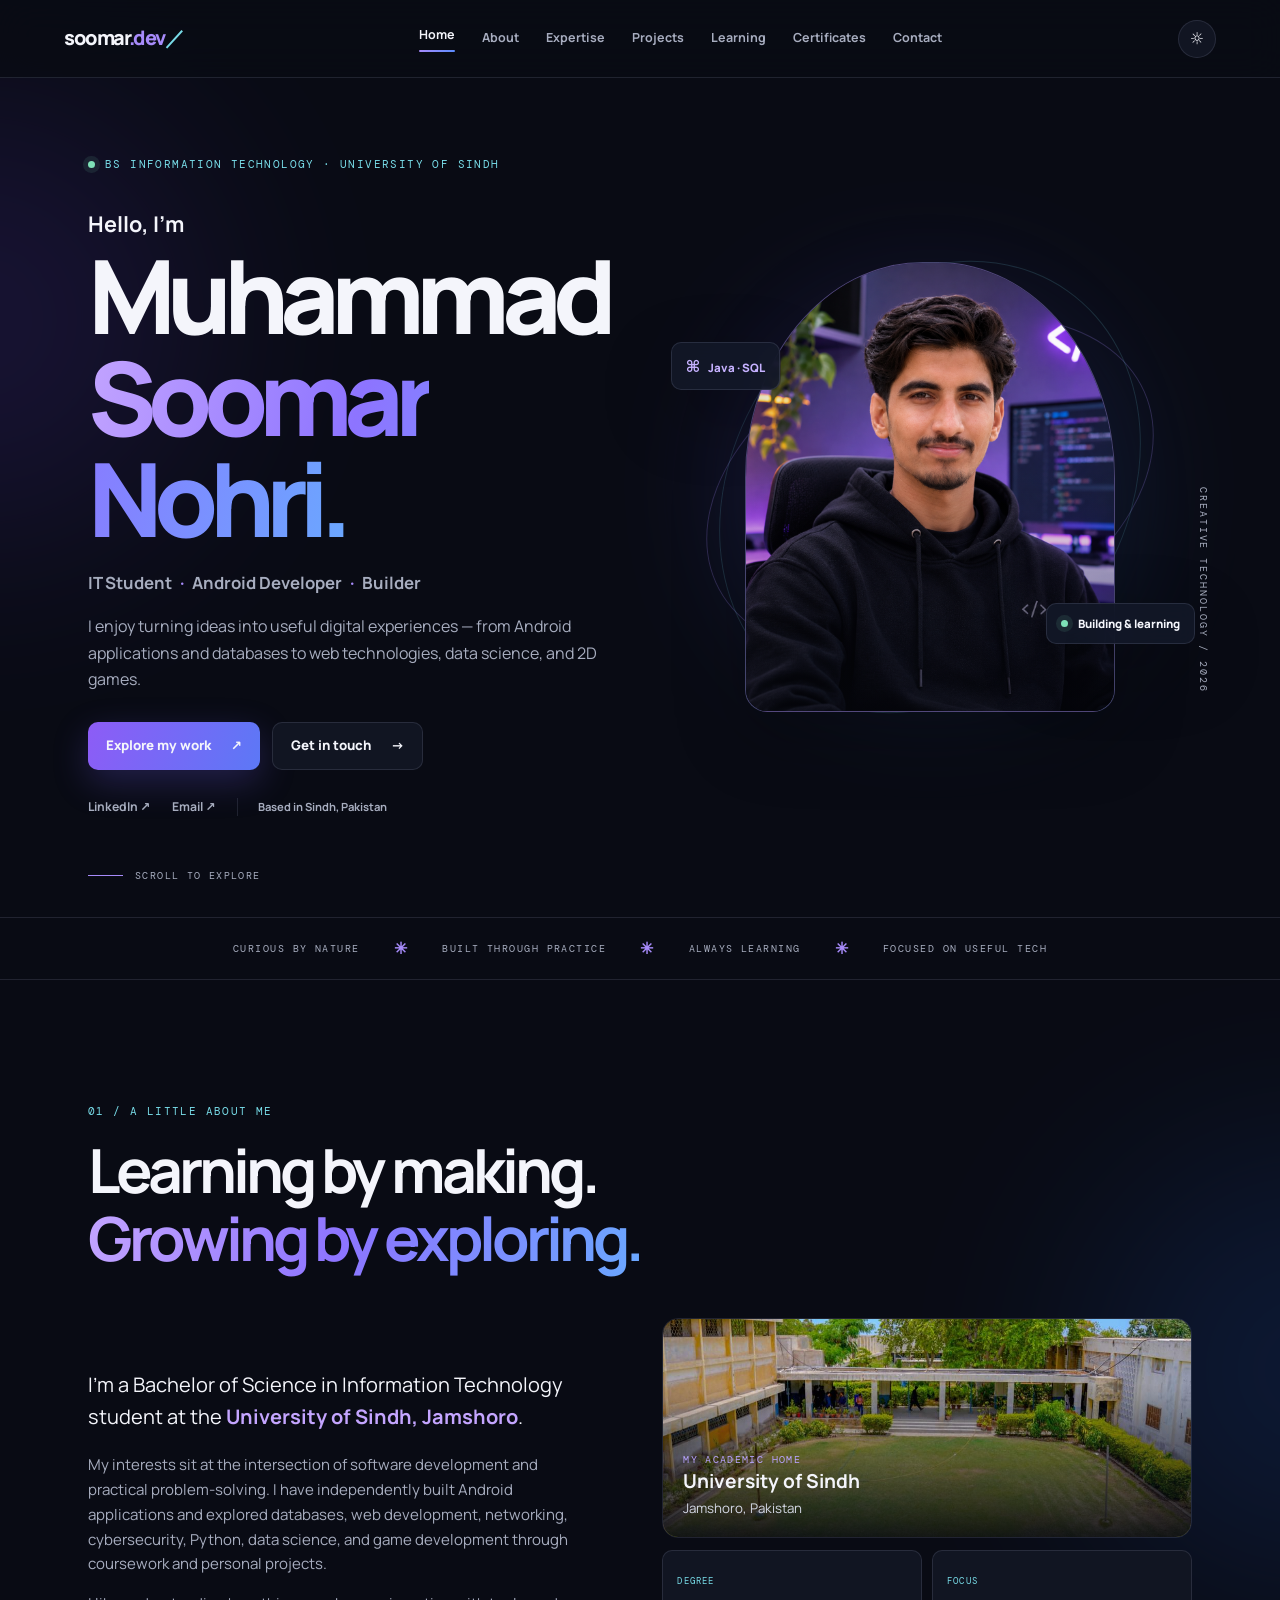
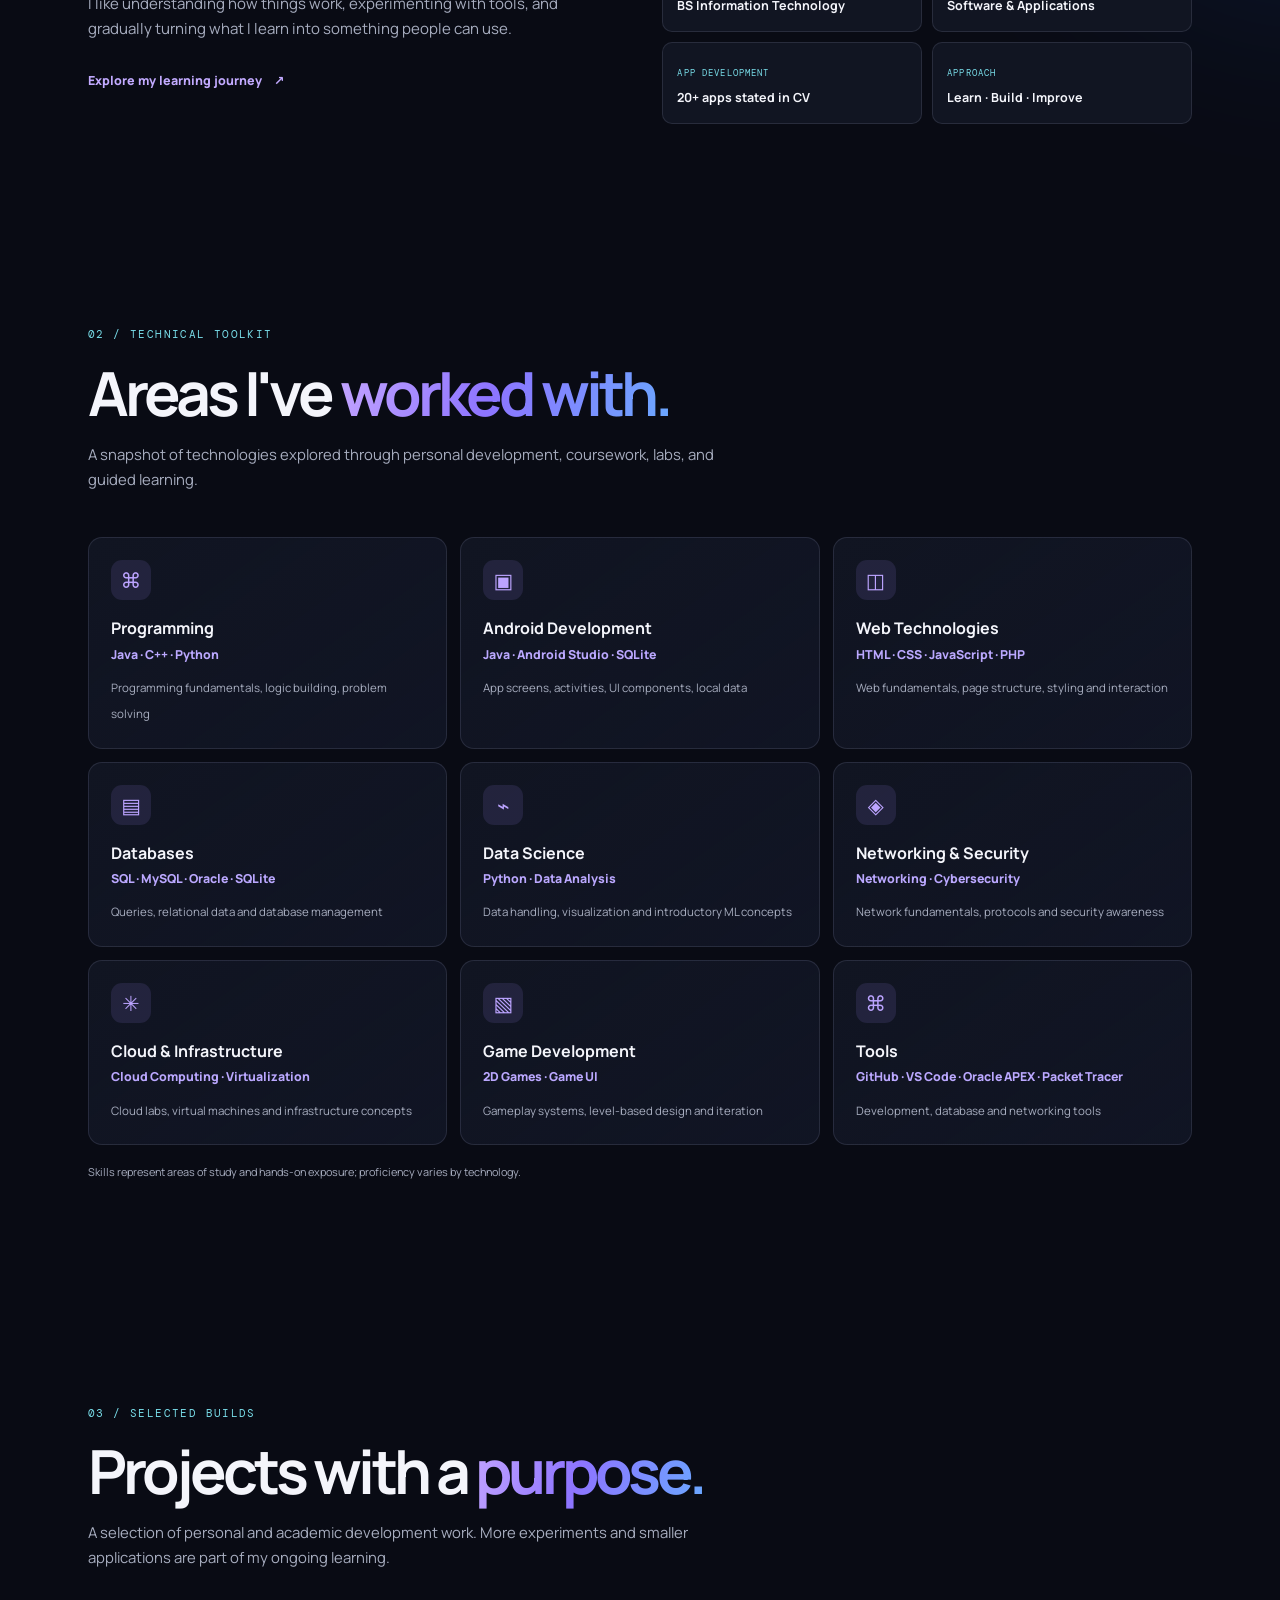
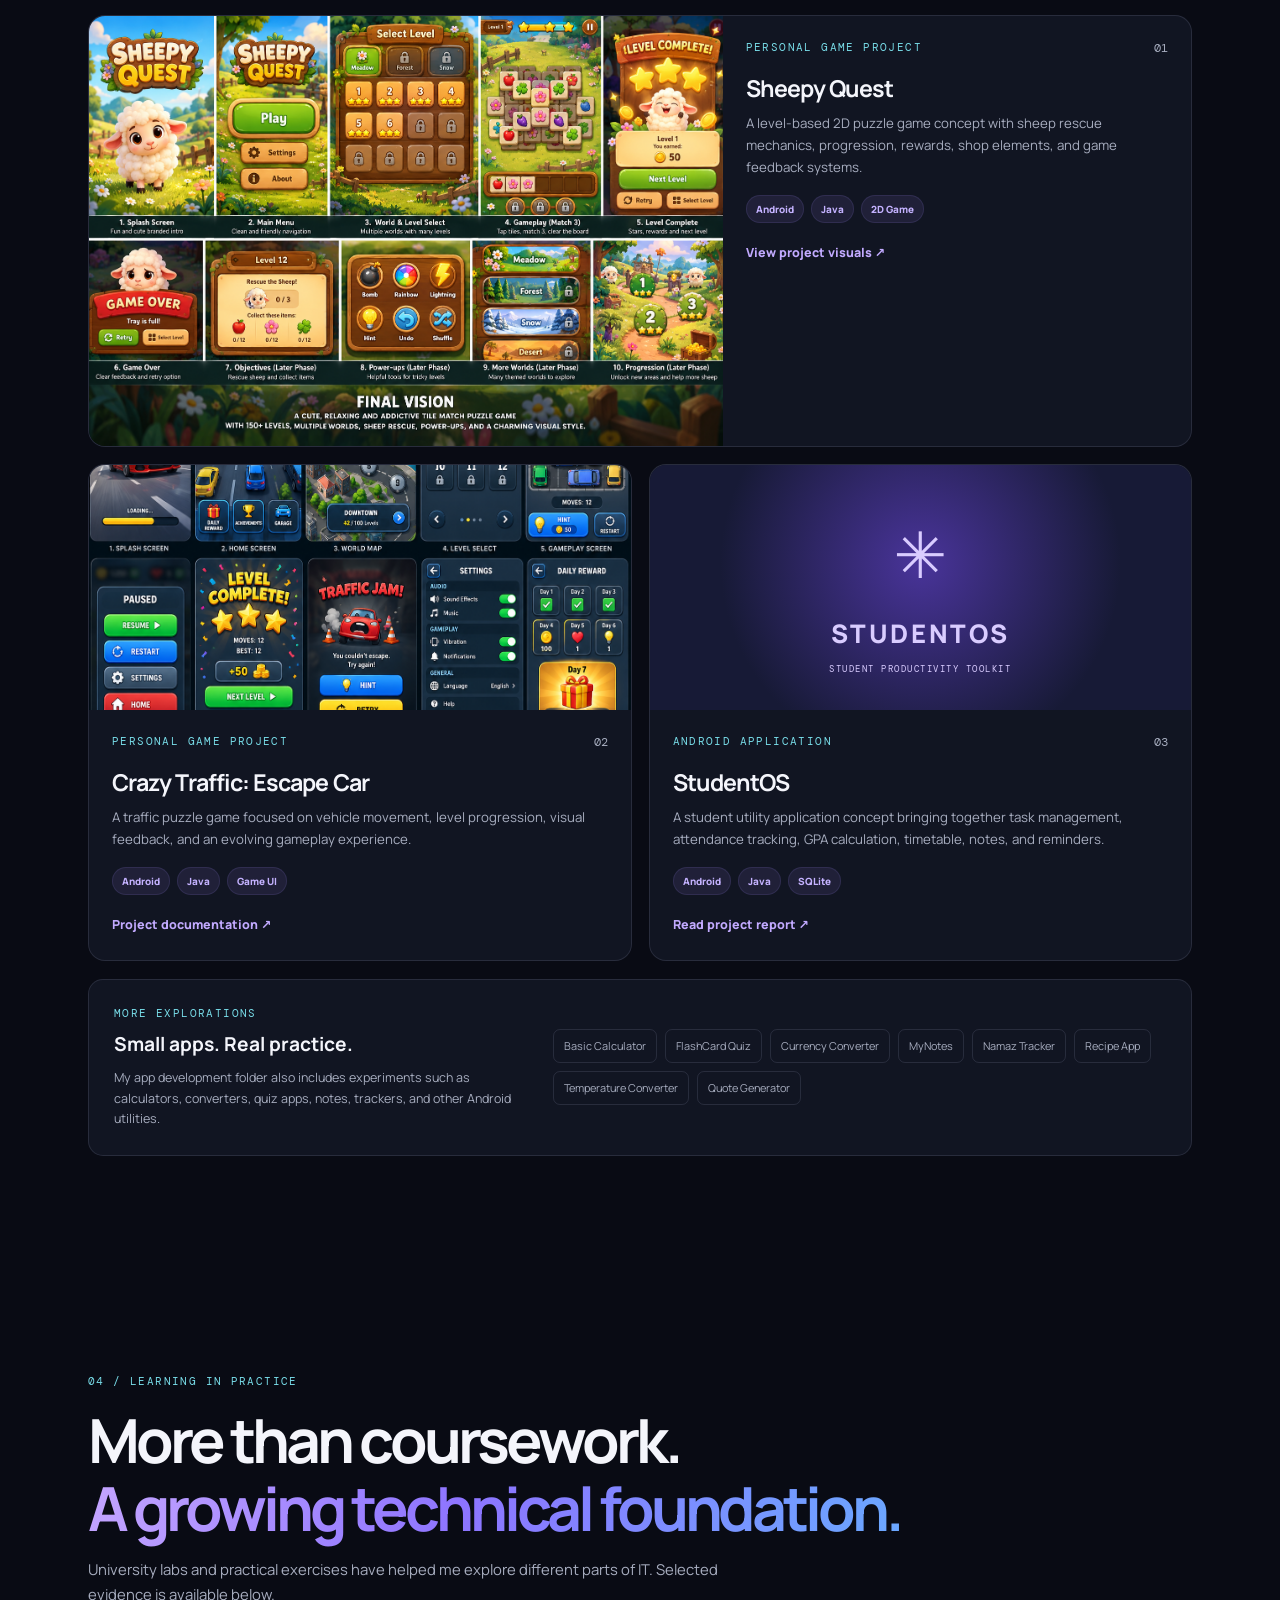
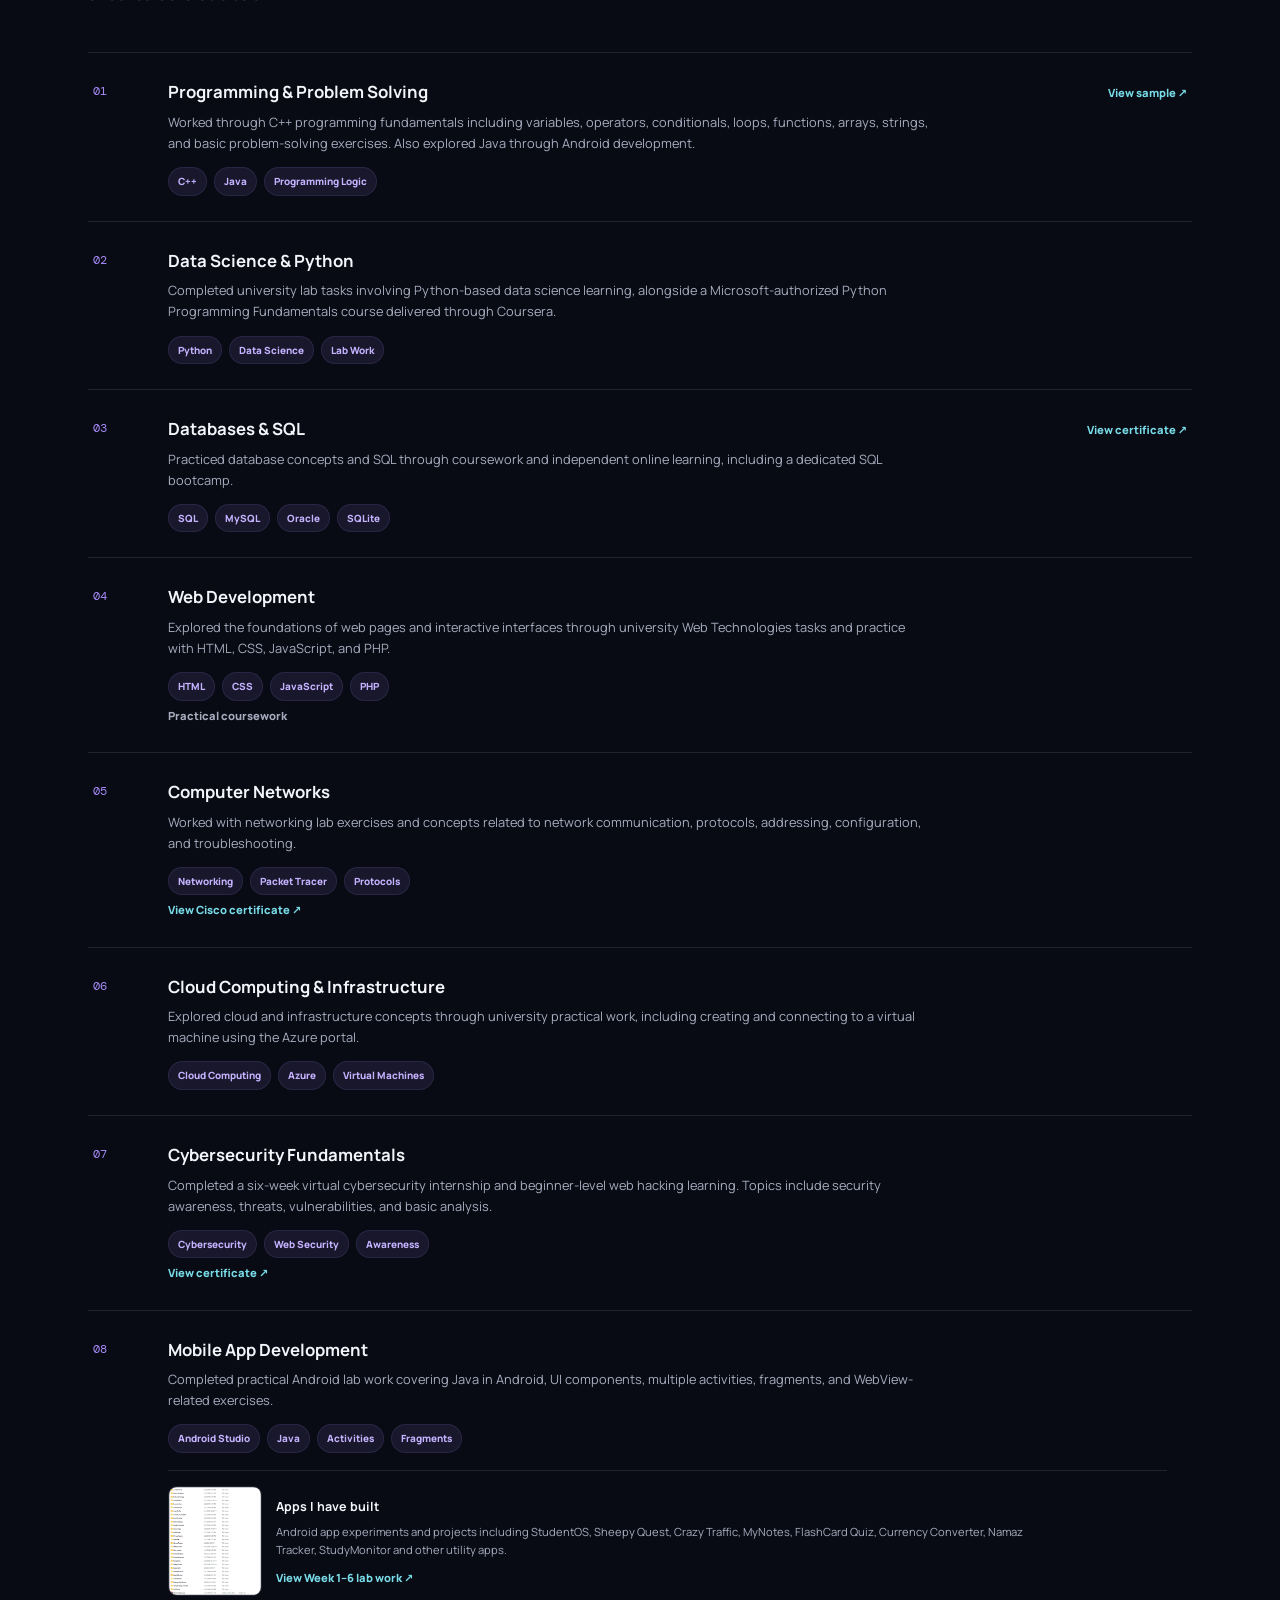
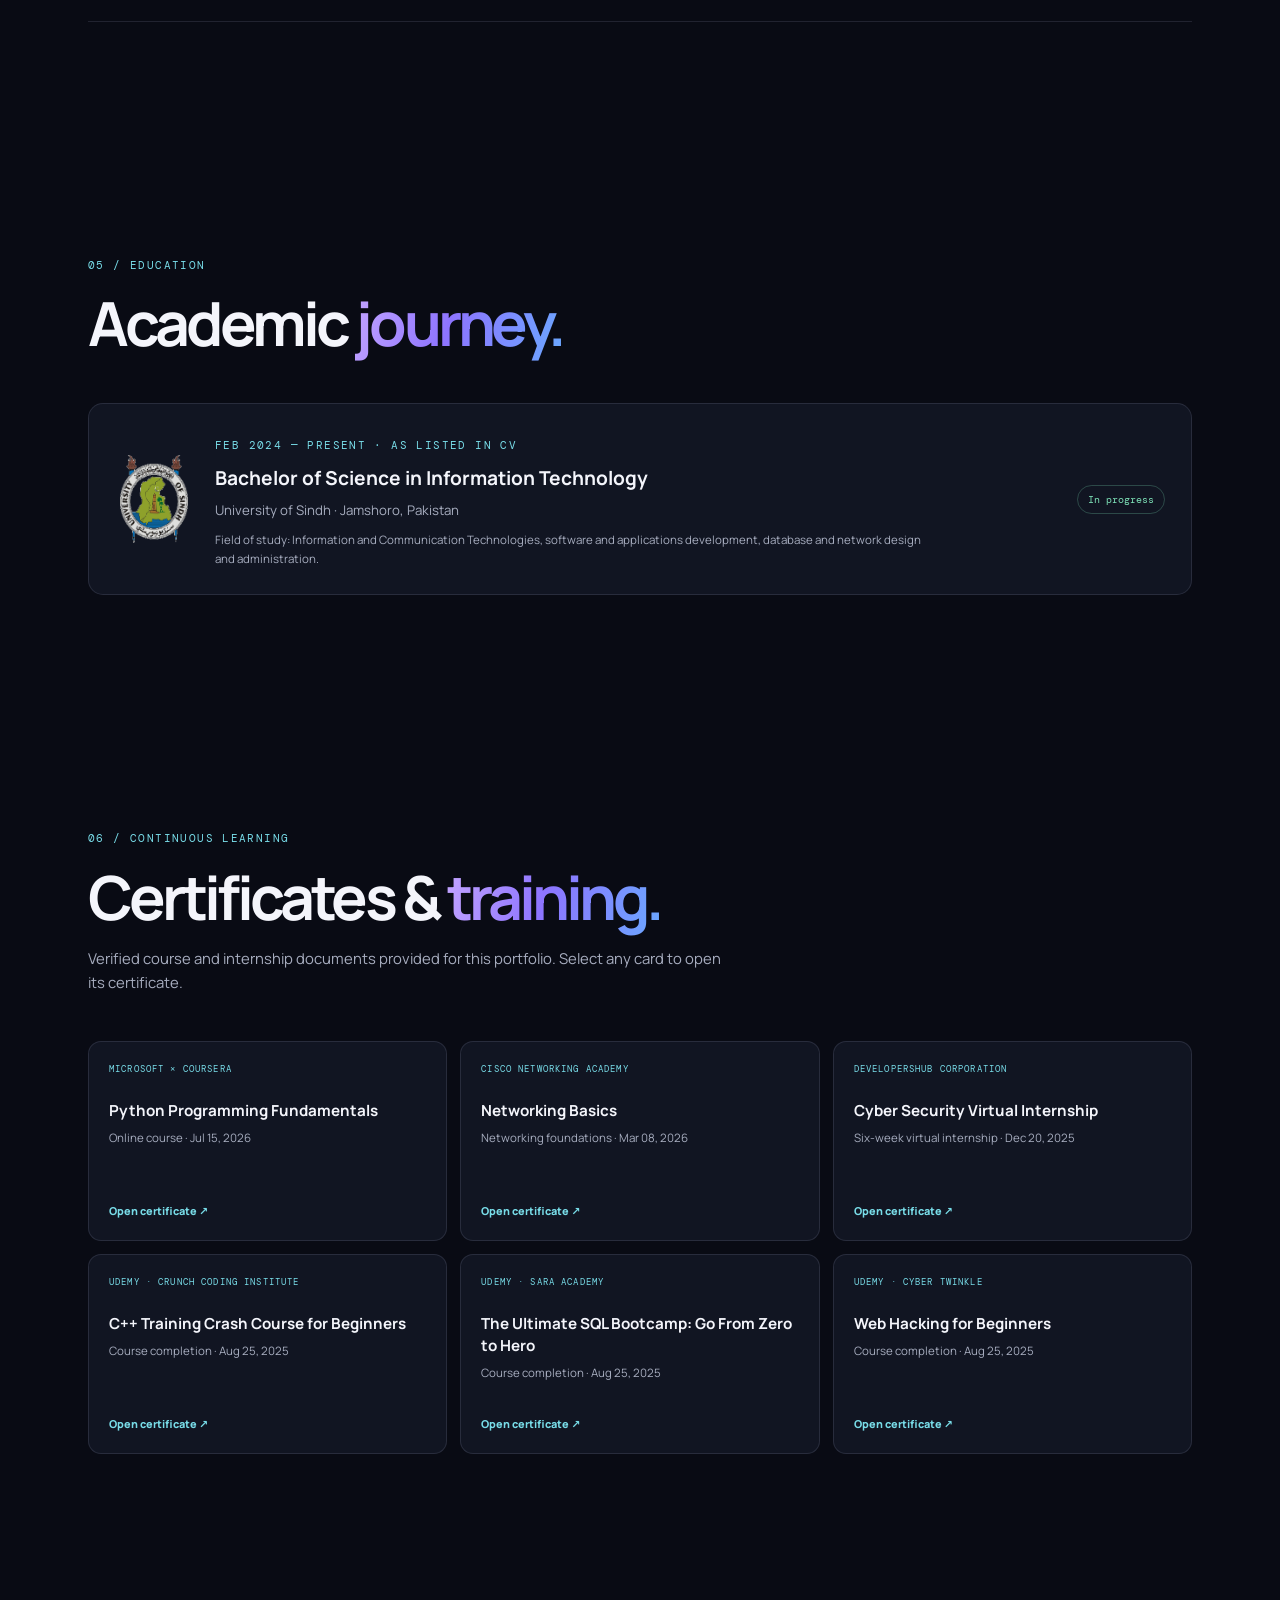
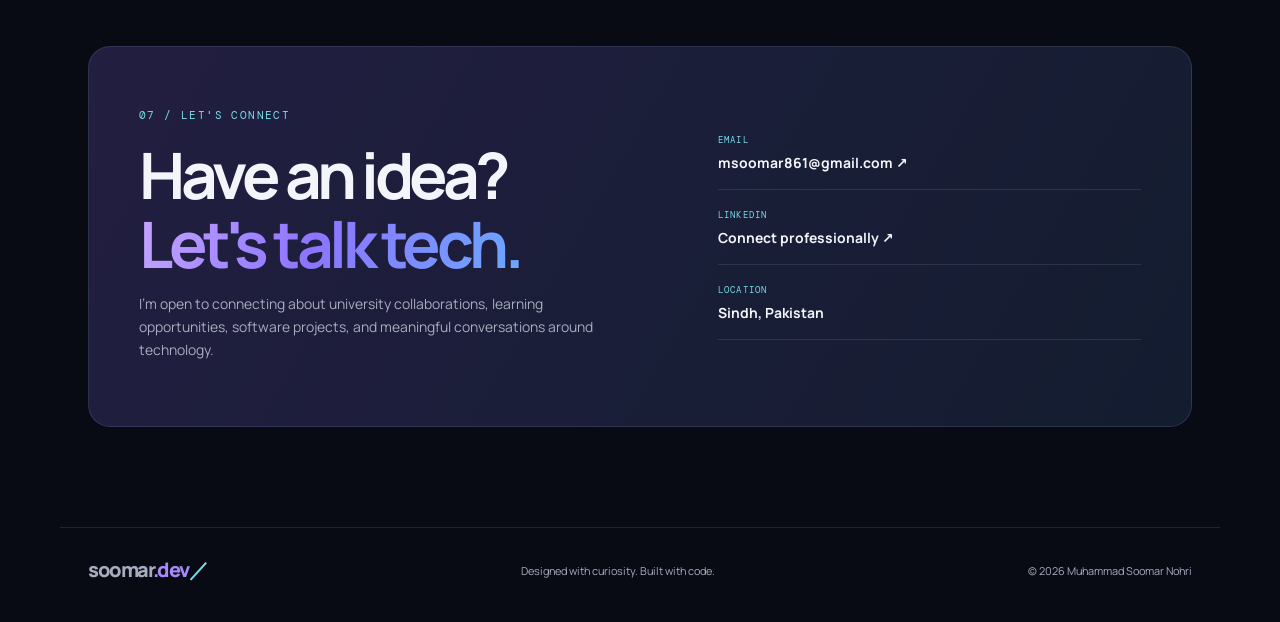
==== index.html @ 11a716c2 "Upload portfolio website and assets" ====
<!DOCTYPE html>
<html lang="en">
<head>
  <meta charset="UTF-8">
  <meta name="viewport" content="width=device-width, initial-scale=1.0">
  <meta name="description" content="Muhammad Soomar Nohri — BS Information Technology student, Android developer and technology enthusiast at the University of Sindh, Jamshoro.">
  <meta name="theme-color" content="#090b14">
  <title>Muhammad Soomar Nohri | IT Student & Developer</title>
  <link rel="preconnect" href="https://fonts.googleapis.com">
  <link rel="preconnect" href="https://fonts.gstatic.com" crossorigin>
  <link href="https://fonts.googleapis.com/css2?family=DM+Mono:wght@400;500&family=Manrope:wght@400;500;600;700;800&display=swap" rel="stylesheet">
  <link rel="stylesheet" href="style.css">
</head>
<body>
  <div class="ambient ambient-one"></div><div class="ambient ambient-two"></div>
  <header class="site-header">
    <a class="brand" href="#home" aria-label="Soomar home">soomar<span>.dev</span><b>／</b></a>
    <button class="menu-toggle" id="menuToggle" aria-label="Toggle navigation" aria-expanded="false"><i></i><i></i></button>
    <nav class="nav" id="nav">
      <a href="#home" class="nav-link active">Home</a><a href="#about" class="nav-link">About</a>
      <a href="#skills" class="nav-link">Expertise</a><a href="#projects" class="nav-link">Projects</a>
      <a href="#journey" class="nav-link">Learning</a><a href="#certificates" class="nav-link">Certificates</a><a href="#contact" class="nav-link">Contact</a>
    </nav>
    <button class="theme-toggle" id="themeToggle" aria-label="Toggle light and dark theme">☼</button>
  </header>

  <main>
    <section class="hero section" id="home">
      <div class="hero-copy reveal">
        <div class="eyebrow"><span class="pulse"></span> BS INFORMATION TECHNOLOGY · UNIVERSITY OF SINDH</div>
        <p class="hero-kicker">Hello, I'm</p>
        <h1>Muhammad<br><span>Soomar Nohri.</span></h1>
        <h2 class="hero-role">IT Student <em>·</em> Android Developer <em>·</em> Builder</h2>
        <p class="hero-description">I enjoy turning ideas into useful digital experiences — from Android applications and databases to web technologies, data science, and 2D games.</p>
        <div class="hero-actions"><a class="btn btn-primary" href="#projects">Explore my work <span>↗</span></a><a class="btn btn-ghost" href="#contact">Get in touch <span>→</span></a></div>
        <div class="social-row">
          <a href="https://www.linkedin.com/in/muhammad-soomar-nohri" target="_blank" rel="noreferrer">LinkedIn ↗</a>
          <a href="mailto:msoomar861@gmail.com">Email ↗</a>
          <span class="social-note">Based in Sindh, Pakistan</span>
        </div>
      </div>
      <div class="hero-visual reveal">
        <div class="orbit orbit-a"></div><div class="orbit orbit-b"></div>
        <div class="hero-glow"></div>
        <div class="portrait-frame"><img src="assets/images/profile-soomar.png" alt="Portrait of Muhammad Soomar Nohri"></div>
        <div class="float-chip chip-code"><span>⌘</span> Java · SQL</div>
        <div class="float-chip chip-build"><span class="chip-dot"></span> Building & learning</div>
        <div class="vertical-label">CREATIVE TECHNOLOGY / 2026</div>
      </div>
      <a class="scroll-cue" href="#about"><span></span> SCROLL TO EXPLORE</a>
    </section>

    <section class="intro-strip">
      <span>CURIOUS BY NATURE</span><b>✳</b><span>BUILT THROUGH PRACTICE</span><b>✳</b><span>ALWAYS LEARNING</span><b>✳</b><span>FOCUSED ON USEFUL TECH</span>
    </section>

    <section class="section about-section" id="about">
      <div class="section-heading reveal"><p class="eyebrow">01 / A LITTLE ABOUT ME</p><h2>Learning by making.<br><span>Growing by exploring.</span></h2></div>
      <div class="about-grid">
        <div class="about-text reveal"><p class="lead">I'm a Bachelor of Science in Information Technology student at the <strong>University of Sindh, Jamshoro</strong>.</p><p>My interests sit at the intersection of software development and practical problem-solving. I have independently built Android applications and explored databases, web development, networking, cybersecurity, Python, data science, and game development through coursework and personal projects.</p><p>I like understanding how things work, experimenting with tools, and gradually turning what I learn into something people can use.</p><a class="text-link" href="#journey">Explore my learning journey <span>↗</span></a></div>
        <div class="about-side reveal">
          <div class="campus-card"><img src="assets/images/university-campus.jpeg" alt="University campus at Jamshoro"><div><span>MY ACADEMIC HOME</span><strong>University of Sindh</strong><small>Jamshoro, Pakistan</small></div></div>
          <div class="fact-grid"><div class="fact-card"><span>DEGREE</span><strong>BS Information Technology</strong></div><div class="fact-card"><span>FOCUS</span><strong>Software & Applications</strong></div><div class="fact-card"><span>APP DEVELOPMENT</span><strong>20+ apps stated in CV</strong></div><div class="fact-card"><span>APPROACH</span><strong>Learn · Build · Improve</strong></div></div>
        </div>
      </div>
    </section>

    <section class="section skills-section" id="skills">
      <div class="section-heading reveal"><p class="eyebrow">02 / TECHNICAL TOOLKIT</p><h2>Areas I've <span>worked with.</span></h2><p class="section-subtitle">A snapshot of technologies explored through personal development, coursework, labs, and guided learning.</p></div>
      <div class="skills-grid">
        <article class="skill-card reveal"><div class="skill-icon">⌘</div><h3>Programming</h3><p>Java · C++ · Python</p><small>Programming fundamentals, logic building, problem solving</small></article>
        <article class="skill-card reveal"><div class="skill-icon">▣</div><h3>Android Development</h3><p>Java · Android Studio · SQLite</p><small>App screens, activities, UI components, local data</small></article>
        <article class="skill-card reveal"><div class="skill-icon">◫</div><h3>Web Technologies</h3><p>HTML · CSS · JavaScript · PHP</p><small>Web fundamentals, page structure, styling and interaction</small></article>
        <article class="skill-card reveal"><div class="skill-icon">▤</div><h3>Databases</h3><p>SQL · MySQL · Oracle · SQLite</p><small>Queries, relational data and database management</small></article>
        <article class="skill-card reveal"><div class="skill-icon">⌁</div><h3>Data Science</h3><p>Python · Data Analysis</p><small>Data handling, visualization and introductory ML concepts</small></article>
        <article class="skill-card reveal"><div class="skill-icon">◈</div><h3>Networking & Security</h3><p>Networking · Cybersecurity</p><small>Network fundamentals, protocols and security awareness</small></article>
        <article class="skill-card reveal"><div class="skill-icon">✳</div><h3>Cloud & Infrastructure</h3><p>Cloud Computing · Virtualization</p><small>Cloud labs, virtual machines and infrastructure concepts</small></article>
        <article class="skill-card reveal"><div class="skill-icon">▧</div><h3>Game Development</h3><p>2D Games · Game UI</p><small>Gameplay systems, level-based design and iteration</small></article>
        <article class="skill-card reveal"><div class="skill-icon">⌘</div><h3>Tools</h3><p>GitHub · VS Code · Oracle APEX · Packet Tracer</p><small>Development, database and networking tools</small></article>
      </div>
      <p class="micro-note">Skills represent areas of study and hands-on exposure; proficiency varies by technology.</p>
    </section>

    <section class="section projects-section" id="projects">
      <div class="section-heading reveal"><p class="eyebrow">03 / SELECTED BUILDS</p><h2>Projects with a <span>purpose.</span></h2><p class="section-subtitle">A selection of personal and academic development work. More experiments and smaller applications are part of my ongoing learning.</p></div>
      <div class="project-grid">
        <article class="project-card project-featured reveal"><div class="project-image"><img src="assets/projects/sheepy-quest-visual.png" alt="Sheepy Quest game screens"></div><div class="project-content"><div class="project-top"><span class="project-type">PERSONAL GAME PROJECT</span><span class="project-index">01</span></div><h3>Sheepy Quest</h3><p>A level-based 2D puzzle game concept with sheep rescue mechanics, progression, rewards, shop elements, and game feedback systems.</p><div class="tag-row"><span>Android</span><span>Java</span><span>2D Game</span></div><a class="text-link" href="assets/projects/sheepy-quest-visual.png" target="_blank">View project visuals ↗</a></div></article>
        <article class="project-card reveal"><div class="project-image"><img src="assets/projects/crazy-traffic-visual.png" alt="Crazy Traffic game interface"></div><div class="project-content"><div class="project-top"><span class="project-type">PERSONAL GAME PROJECT</span><span class="project-index">02</span></div><h3>Crazy Traffic: Escape Car</h3><p>A traffic puzzle game focused on vehicle movement, level progression, visual feedback, and an evolving gameplay experience.</p><div class="tag-row"><span>Android</span><span>Java</span><span>Game UI</span></div><a class="text-link" href="assets/work-samples/Crazy-Traffic-Project-Documentation.pdf" target="_blank">Project documentation ↗</a></div></article>
        <article class="project-card reveal"><div class="project-image student-project-art"><span class="art-symbol">✳</span><span>STUDENTOS</span><small>STUDENT PRODUCTIVITY TOOLKIT</small></div><div class="project-content"><div class="project-top"><span class="project-type">ANDROID APPLICATION</span><span class="project-index">03</span></div><h3>StudentOS</h3><p>A student utility application concept bringing together task management, attendance tracking, GPA calculation, timetable, notes, and reminders.</p><div class="tag-row"><span>Android</span><span>Java</span><span>SQLite</span></div><a class="text-link" href="assets/work-samples/StudentOS-Project-Report.pdf" target="_blank">Read project report ↗</a></div></article>
      </div>
      <div class="more-work reveal"><div><span class="eyebrow">MORE EXPLORATIONS</span><h3>Small apps. Real practice.</h3><p>My app development folder also includes experiments such as calculators, converters, quiz apps, notes, trackers, and other Android utilities.</p></div><div class="mini-tags"><span>Basic Calculator</span><span>FlashCard Quiz</span><span>Currency Converter</span><span>MyNotes</span><span>Namaz Tracker</span><span>Recipe App</span><span>Temperature Converter</span><span>Quote Generator</span></div></div>
    </section>

    <section class="section journey-section" id="journey">
      <div class="section-heading reveal"><p class="eyebrow">04 / LEARNING IN PRACTICE</p><h2>More than coursework.<br><span>A growing technical foundation.</span></h2><p class="section-subtitle">University labs and practical exercises have helped me explore different parts of IT. Selected evidence is available below.</p></div>
      <div class="journey-list">
        <article class="journey-item reveal"><div class="journey-number">01</div><div><h3>Programming & Problem Solving</h3><p>Worked through C++ programming fundamentals including variables, operators, conditionals, loops, functions, arrays, strings, and basic problem-solving exercises. Also explored Java through Android development.</p><div class="tag-row"><span>C++</span><span>Java</span><span>Programming Logic</span></div></div><a href="assets/work-samples/Programming-Fundamentals-Cpp-Assignment.pdf" target="_blank" class="file-link">View sample ↗</a></article>
        <article class="journey-item reveal"><div class="journey-number">02</div><div><h3>Data Science & Python</h3><p>Completed university lab tasks involving Python-based data science learning, alongside a Microsoft-authorized Python Programming Fundamentals course delivered through Coursera.</p><div class="tag-row"><span>Python</span><span>Data Science</span><span>Lab Work</span></div></div></article>
        <article class="journey-item reveal"><div class="journey-number">03</div><div><h3>Databases & SQL</h3><p>Practiced database concepts and SQL through coursework and independent online learning, including a dedicated SQL bootcamp.</p><div class="tag-row"><span>SQL</span><span>MySQL</span><span>Oracle</span><span>SQLite</span></div></div><a href="assets/certificates/SQL-Bootcamp.pdf" target="_blank" class="file-link">View certificate ↗</a></article>
        <article class="journey-item reveal"><div class="journey-number">04</div><div><h3>Web Development</h3><p>Explored the foundations of web pages and interactive interfaces through university Web Technologies tasks and practice with HTML, CSS, JavaScript, and PHP.</p><div class="tag-row"><span>HTML</span><span>CSS</span><span>JavaScript</span><span>PHP</span></div><span class="file-link muted">Practical coursework</span></article>
        <article class="journey-item reveal"><div class="journey-number">05</div><div><h3>Computer Networks</h3><p>Worked with networking lab exercises and concepts related to network communication, protocols, addressing, configuration, and troubleshooting.</p><div class="tag-row"><span>Networking</span><span>Packet Tracer</span><span>Protocols</span></div><a href="assets/certificates/Cisco-Networking-Basics.pdf" target="_blank" class="file-link">View Cisco certificate ↗</a></article>
        <article class="journey-item reveal"><div class="journey-number">06</div><div><h3>Cloud Computing & Infrastructure</h3><p>Explored cloud and infrastructure concepts through university practical work, including creating and connecting to a virtual machine using the Azure portal.</p><div class="tag-row"><span>Cloud Computing</span><span>Azure</span><span>Virtual Machines</span></div></article>
        <article class="journey-item reveal"><div class="journey-number">07</div><div><h3>Cybersecurity Fundamentals</h3><p>Completed a six-week virtual cybersecurity internship and beginner-level web hacking learning. Topics include security awareness, threats, vulnerabilities, and basic analysis.</p><div class="tag-row"><span>Cybersecurity</span><span>Web Security</span><span>Awareness</span></div><a href="assets/certificates/Cyber-Security-Virtual-Internship.pdf" target="_blank" class="file-link">View certificate ↗</a></article>
        <article class="journey-item reveal"><div class="journey-number">08</div><div><h3>Mobile App Development</h3><p>Completed practical Android lab work covering Java in Android, UI components, multiple activities, fragments, and WebView-related exercises.</p><div class="tag-row"><span>Android Studio</span><span>Java</span><span>Activities</span><span>Fragments</span></div><div class="mad-evidence"><img src="assets/images/apps-made.png" alt="Screenshot showing Android applications developed"><div><strong>Apps I have built</strong><p>Android app experiments and projects including StudentOS, Sheepy Quest, Crazy Traffic, MyNotes, FlashCard Quiz, Currency Converter, Namaz Tracker, StudyMonitor and other utility apps.</p><a href="mobile-labs.html" class="file-link">View Week 1–6 lab work ↗</a></div></div></article>
      </div>
    </section>

    <section class="section education-section" id="education">
      <div class="section-heading reveal"><p class="eyebrow">05 / EDUCATION</p><h2>Academic <span>journey.</span></h2></div>
      <div class="education-card reveal"><div class="edu-mark"><img src="assets/images/university-of-sindh-logo.png" alt="University of Sindh official emblem"></div><div><span class="project-type">FEB 2024 — PRESENT · AS LISTED IN CV</span><h3>Bachelor of Science in Information Technology</h3><p>University of Sindh · Jamshoro, Pakistan</p><small>Field of study: Information and Communication Technologies, software and applications development, database and network design and administration.</small></div><span class="edu-status">In progress</span></div>
    </section>

    <section class="section certificates-section" id="certificates">
      <div class="section-heading reveal"><p class="eyebrow">06 / CONTINUOUS LEARNING</p><h2>Certificates & <span>training.</span></h2><p class="section-subtitle">Verified course and internship documents provided for this portfolio. Select any card to open its certificate.</p></div>
      <div class="cert-grid">
        <a class="cert-card reveal" href="assets/certificates/Python-Programming-Fundamentals-Microsoft-Coursera.pdf" target="_blank"><span class="cert-brand">MICROSOFT × COURSERA</span><h3>Python Programming Fundamentals</h3><p>Online course · Jul 15, 2026</p><span class="cert-open">Open certificate ↗</span></a>
        <a class="cert-card reveal" href="assets/certificates/Cisco-Networking-Basics.pdf" target="_blank"><span class="cert-brand">CISCO NETWORKING ACADEMY</span><h3>Networking Basics</h3><p>Networking foundations · Mar 08, 2026</p><span class="cert-open">Open certificate ↗</span></a>
        <a class="cert-card reveal" href="assets/certificates/Cyber-Security-Virtual-Internship.pdf" target="_blank"><span class="cert-brand">DEVELOPERSHUB CORPORATION</span><h3>Cyber Security Virtual Internship</h3><p>Six-week virtual internship · Dec 20, 2025</p><span class="cert-open">Open certificate ↗</span></a>
        <a class="cert-card reveal" href="assets/certificates/Cpp-Training-Crash-Course.pdf" target="_blank"><span class="cert-brand">UDEMY · CRUNCH CODING INSTITUTE</span><h3>C++ Training Crash Course for Beginners</h3><p>Course completion · Aug 25, 2025</p><span class="cert-open">Open certificate ↗</span></a>
        <a class="cert-card reveal" href="assets/certificates/SQL-Bootcamp.pdf" target="_blank"><span class="cert-brand">UDEMY · SARA ACADEMY</span><h3>The Ultimate SQL Bootcamp: Go From Zero to Hero</h3><p>Course completion · Aug 25, 2025</p><span class="cert-open">Open certificate ↗</span></a>
        <a class="cert-card reveal" href="assets/certificates/Web-Hacking-for-Beginners.pdf" target="_blank"><span class="cert-brand">UDEMY · CYBER TWINKLE</span><h3>Web Hacking for Beginners</h3><p>Course completion · Aug 25, 2025</p><span class="cert-open">Open certificate ↗</span></a>
      </div>
    </section>

    <section class="section contact-section" id="contact">
      <div class="contact-panel reveal"><div><p class="eyebrow">07 / LET'S CONNECT</p><h2>Have an idea?<br><span>Let's talk tech.</span></h2><p>I'm open to connecting about university collaborations, learning opportunities, software projects, and meaningful conversations around technology.</p></div><div class="contact-links"><a href="mailto:msoomar861@gmail.com"><span>EMAIL</span><strong>msoomar861@gmail.com ↗</strong></a><a href="https://www.linkedin.com/in/muhammad-soomar-nohri" target="_blank" rel="noreferrer"><span>LINKEDIN</span><strong>Connect professionally ↗</strong></a><div class="contact-location"><span>LOCATION</span><strong>Sindh, Pakistan</strong></div></div></div>
    </section>
  </main>
  <footer class="footer"><a class="brand" href="#home">soomar<span>.dev</span><b>／</b></a><p>Designed with curiosity. Built with code.</p><span>© <span id="year"></span> Muhammad Soomar Nohri</span></footer>
  <button class="back-top" id="backTop" aria-label="Back to top">↑</button>
  <script src="script.js"></script>
</body>
</html>
---- style.css ----
@import url('https://fonts.googleapis.com/css2?family=DM+Mono:wght@400;500&family=Manrope:wght@400;500;600;700;800&display=swap');
:root{--bg:#090b14;--panel:#111522;--panel2:#151a2a;--text:#f4f5fb;--muted:#a7adbf;--line:rgba(174,184,220,.14);--accent:#a78bfa;--accent2:#5b8cff;--cyan:#78dce8;--shadow:0 24px 70px rgba(0,0,0,.25);--max:1160px}
*{box-sizing:border-box}html{scroll-behavior:smooth;scroll-padding-top:90px}body{margin:0;background:var(--bg);color:var(--text);font-family:Manrope,system-ui,sans-serif;line-height:1.65;overflow-x:hidden}body.light{--bg:#f4f5fb;--panel:#fff;--panel2:#eef0fa;--text:#171a29;--muted:#60677c;--line:rgba(32,40,70,.13);--shadow:0 24px 70px rgba(40,45,80,.1)}a{color:inherit;text-decoration:none}button{font:inherit}.ambient{position:absolute;width:440px;height:440px;border-radius:50%;filter:blur(110px);opacity:.15;pointer-events:none;z-index:-1}.ambient-one{background:#6d42e8;top:100px;left:-240px}.ambient-two{background:#2769e8;top:1150px;right:-250px}.site-header{height:78px;position:sticky;top:0;z-index:20;display:flex;align-items:center;justify-content:space-between;padding:0 max(5vw,24px);background:rgba(9,11,20,.82);backdrop-filter:blur(18px);border-bottom:1px solid var(--line)}body.light .site-header{background:rgba(244,245,251,.86)}.brand{font-weight:800;font-size:1.25rem;letter-spacing:-.07em}.brand span{color:var(--accent)}.brand b{color:var(--cyan);font-family:monospace}.nav{display:flex;align-items:center;gap:27px}.nav-link{font-size:.78rem;font-weight:700;color:var(--muted);transition:.2s}.nav-link:hover,.nav-link.active{color:var(--text)}.nav-link.active:after{content:"";display:block;height:2px;background:linear-gradient(90deg,var(--accent),var(--accent2));margin-top:5px;border-radius:2px}.theme-toggle,.menu-toggle{border:1px solid var(--line);background:var(--panel);color:var(--text);width:38px;height:38px;border-radius:50%;cursor:pointer}.menu-toggle{display:none}.section{max-width:var(--max);margin:auto;padding:112px 28px}.hero{min-height:690px;display:grid;grid-template-columns:1.05fr .95fr;align-items:center;position:relative;padding-top:78px;padding-bottom:100px}.eyebrow,.project-type,.cert-brand,.fact-card>span,.contact-links> a>span,.contact-location>span{font-family:"DM Mono",monospace;font-size:.67rem;letter-spacing:.13em;color:var(--cyan)}.eyebrow{display:flex;align-items:center;gap:10px}.pulse,.chip-dot{width:7px;height:7px;border-radius:50%;background:#7ee2b8;box-shadow:0 0 0 5px rgba(126,226,184,.1)}.hero-kicker{font-size:1.35rem;font-weight:700;margin:32px 0 -12px}.hero h1{font-size:clamp(3.8rem,8vw,6.7rem);line-height:.99;letter-spacing:-.085em;margin:16px 0 20px;font-weight:800}.hero h1 span,.section-heading h2 span,.contact-panel h2 span{background:linear-gradient(105deg,#c4a5ff 0%,#8d74ff 46%,#6aa8ff 100%);-webkit-background-clip:text;background-clip:text;color:transparent}.hero-role{font-size:1.05rem;font-weight:700;color:var(--muted);margin:0 0 16px}.hero-role em{font-style:normal;color:var(--accent);padding:0 5px}.hero-description{max-width:540px;color:var(--muted);font-size:1rem}.hero-actions{display:flex;gap:12px;margin:30px 0 27px}.btn{padding:12px 18px;border-radius:10px;font-weight:800;font-size:.83rem;display:inline-flex;gap:20px;align-items:center;transition:.25s}.btn:hover{transform:translateY(-3px)}.btn-primary{background:linear-gradient(110deg,#8d5cf6,#5c78f6);box-shadow:0 12px 35px rgba(112,91,240,.25)}.btn-ghost{border:1px solid var(--line);background:var(--panel)}.social-row{display:flex;gap:22px;align-items:center;font-size:.76rem;font-weight:700}.social-row a{color:var(--muted)}.social-row a:hover{color:var(--cyan)}.social-note{font-size:.7rem;color:var(--muted);border-left:1px solid var(--line);padding-left:20px}.hero-visual{height:490px;position:relative;display:grid;place-items:center}.hero-glow{position:absolute;width:330px;height:330px;background:linear-gradient(145deg,#6136ce,#2276a9);filter:blur(75px);opacity:.4;border-radius:50%}.portrait-frame{width:min(370px,78%);height:450px;position:relative;z-index:2;overflow:hidden;border-radius:48% 48% 22px 22px;border:1px solid rgba(194,173,255,.28);background:linear-gradient(160deg,#29214b,#121d34);box-shadow:var(--shadow)}.portrait-frame:after{content:"";position:absolute;inset:45% 0 0;background:linear-gradient(transparent,rgba(8,10,18,.5))}.portrait-frame img{width:100%;height:100%;object-fit:cover;object-position:center 24%}.orbit{position:absolute;border:1px solid rgba(167,139,250,.24);border-radius:50%;transform:rotate(-24deg)}.orbit-a{width:470px;height:310px}.orbit-b{width:390px;height:480px;transform:rotate(35deg);border-color:rgba(120,220,232,.16)}.float-chip{position:absolute;z-index:3;background:rgba(19,24,40,.88);border:1px solid var(--line);padding:10px 14px;border-radius:10px;box-shadow:var(--shadow);font-size:.72rem;font-weight:800;backdrop-filter:blur(10px)}.chip-code{top:100px;left:3px;color:#c6b1ff}.chip-code span{font-size:1rem;margin-right:6px}.chip-build{right:-3px;bottom:88px;display:flex;align-items:center;gap:10px}.vertical-label{position:absolute;right:-18px;top:50%;writing-mode:vertical-rl;font: .6rem "DM Mono";letter-spacing:.2em;color:var(--muted)}.scroll-cue{position:absolute;bottom:35px;left:28px;font: .62rem "DM Mono";letter-spacing:.14em;color:var(--muted);display:flex;align-items:center;gap:12px}.scroll-cue span{width:35px;height:1px;background:var(--accent)}.intro-strip{border-block:1px solid var(--line);display:flex;justify-content:center;align-items:center;gap:34px;padding:20px 10px;color:var(--muted);font: .65rem "DM Mono";letter-spacing:.14em;flex-wrap:wrap}.intro-strip b{color:var(--accent);font-size:1rem}.section-heading{margin-bottom:46px}.section-heading h2{font-size:clamp(2.3rem,5vw,3.8rem);line-height:1.12;letter-spacing:-.065em;margin:15px 0}.section-subtitle{max-width:650px;color:var(--muted);font-size:.93rem}.about-grid{display:grid;grid-template-columns:1fr 1.05fr;gap:70px;align-items:center}.about-text p{color:var(--muted);font-size:.94rem}.about-text .lead{font-size:1.25rem;line-height:1.6;color:var(--text)}.about-text strong{color:#c4a5ff}.text-link{display:inline-flex;gap:12px;align-items:center;color:#c2aaff;font-size:.78rem;font-weight:800;margin-top:14px}.text-link span{transition:.2s}.text-link:hover span{transform:translate(3px,-3px)}.campus-card{height:220px;border-radius:16px;overflow:hidden;position:relative;border:1px solid var(--line)}.campus-card img{width:100%;height:100%;object-fit:cover}.campus-card:after{content:"";position:absolute;inset:30% 0 0;background:linear-gradient(transparent,rgba(5,8,15,.9))}.campus-card div{position:absolute;z-index:1;bottom:17px;left:20px;display:grid}.campus-card span{font: .6rem "DM Mono";letter-spacing:.14em;color:#b8a4ff}.campus-card strong{font-size:1.2rem}.campus-card small{color:#d4d8e5}.fact-grid{display:grid;grid-template-columns:1fr 1fr;gap:10px;margin-top:12px}.fact-card{background:var(--panel);border:1px solid var(--line);padding:14px;border-radius:10px}.fact-card>span{font-size:.55rem}.fact-card strong{display:block;font-size:.78rem;margin-top:5px}.skills-section{padding-top:80px}.skills-grid{display:grid;grid-template-columns:repeat(3,1fr);gap:13px}.skill-card{padding:22px;background:linear-gradient(145deg,var(--panel),rgba(20,25,43,.7));border:1px solid var(--line);border-radius:14px;transition:.25s}.skill-card:hover,.project-card:hover,.cert-card:hover{transform:translateY(-5px);border-color:rgba(167,139,250,.5)}.skill-icon{width:40px;height:40px;border-radius:11px;background:rgba(167,139,250,.12);color:#bca4ff;display:grid;place-items:center;font-size:1.3rem}.skill-card h3{font-size:1rem;margin:15px 0 3px}.skill-card p{font-size:.77rem;color:#bba8ff;font-weight:800;margin:0 0 8px}.skill-card small{color:var(--muted);font-size:.72rem}.micro-note{font-size:.68rem;color:var(--muted);margin-top:18px}.projects-section{padding-top:90px}.project-grid{display:grid;grid-template-columns:1fr 1fr;gap:17px}.project-card{background:var(--panel);border:1px solid var(--line);border-radius:17px;overflow:hidden;transition:.25s}.project-featured{grid-column:span 2;display:grid;grid-template-columns:1.15fr .85fr}.project-image{height:245px;background:var(--panel2);overflow:hidden}.project-featured .project-image{height:100%;min-height:350px}.project-image img{width:100%;height:100%;object-fit:cover;transition:.5s}.project-card:hover .project-image img{transform:scale(1.035)}.project-content{padding:23px}.project-top{display:flex;justify-content:space-between;align-items:center}.project-index{font: .75rem "DM Mono";color:var(--muted)}.project-content h3{font-size:1.45rem;letter-spacing:-.04em;margin:12px 0 6px}.project-content p{font-size:.83rem;color:var(--muted);margin:0 0 16px}.tag-row{display:flex;gap:7px;flex-wrap:wrap}.tag-row span{font-size:.62rem;font-weight:800;color:#c4b2ff;background:rgba(167,139,250,.1);border:1px solid rgba(167,139,250,.12);padding:5px 9px;border-radius:30px}.project-content .text-link{margin-top:20px}.student-project-art{display:flex;flex-direction:column;align-items:center;justify-content:center;background:radial-gradient(circle at 50% 40%,#49349a,#171a36 65%);color:#d9ccff;gap:7px}.art-symbol{font-size:4rem}.student-project-art>span:nth-child(2){font-size:1.6rem;font-weight:800;letter-spacing:.1em}.student-project-art small{font: .58rem "DM Mono";letter-spacing:.16em}.more-work{margin-top:18px;padding:25px;border:1px solid var(--line);border-radius:15px;background:var(--panel);display:grid;grid-template-columns:.8fr 1.2fr;gap:30px;align-items:center}.more-work h3{margin:7px 0;font-size:1.2rem}.more-work p{color:var(--muted);font-size:.78rem;margin:0}.mini-tags{display:flex;gap:8px;flex-wrap:wrap}.mini-tags span{border:1px solid var(--line);border-radius:7px;padding:7px 10px;color:var(--muted);font-size:.68rem}.journey-section{padding-top:95px}.journey-list{border-top:1px solid var(--line)}.journey-item{display:grid;grid-template-columns:55px 1fr auto;gap:20px;align-items:start;padding:25px 5px;border-bottom:1px solid var(--line)}.journey-number{font: .75rem "DM Mono";color:var(--accent);padding-top:5px}.journey-item h3{margin:0 0 6px;font-size:1.05rem}.journey-item p{margin:0 0 13px;color:var(--muted);font-size:.8rem;max-width:760px}.file-link{font-size:.7rem;font-weight:800;color:var(--cyan);white-space:nowrap;padding-top:6px}.file-link:hover{color:var(--accent)}.file-link.muted{color:var(--muted)}.education-card{display:flex;gap:22px;align-items:center;padding:26px;border:1px solid var(--line);background:var(--panel);border-radius:15px}.edu-mark{width:78px;height:88px;flex:0 0 78px;border-radius:0;background:transparent;display:flex;align-items:center;justify-content:center;overflow:visible}.edu-mark img{display:block;width:auto;height:100%;max-width:100%;object-fit:contain;object-position:center}.education-card h3{margin:6px 0;font-size:1.2rem}.education-card p{margin:0;color:var(--muted);font-size:.83rem}.education-card small{display:block;color:var(--muted);font-size:.72rem;margin-top:8px;max-width:720px}.edu-status{margin-left:auto;color:#7ee2b8;font: .65rem "DM Mono";border:1px solid rgba(126,226,184,.25);padding:7px 10px;border-radius:20px;white-space:nowrap}.cert-grid{display:grid;grid-template-columns:repeat(3,1fr);gap:13px}.cert-card{display:flex;flex-direction:column;min-height:200px;padding:20px;background:var(--panel);border:1px solid var(--line);border-radius:13px;transition:.25s}.cert-brand{font-size:.55rem;min-height:28px}.cert-card h3{font-size:.95rem;line-height:1.45;margin:10px 0 6px}.cert-card p{font-size:.72rem;color:var(--muted);margin:0 0 15px}.cert-open{font-size:.68rem;color:var(--cyan);font-weight:800;margin-top:auto}.contact-section{padding-top:80px;padding-bottom:100px}.contact-panel{padding:50px;background:linear-gradient(120deg,rgba(102,68,190,.2),rgba(37,86,146,.12)),var(--panel);border:1px solid var(--line);border-radius:22px;display:grid;grid-template-columns:1fr .8fr;gap:50px;align-items:center}.contact-panel h2{font-size:clamp(2.5rem,5vw,4rem);line-height:1.08;letter-spacing:-.07em;margin:15px 0}.contact-panel>div:first-child>p:last-child{color:var(--muted);font-size:.87rem;max-width:470px}.contact-links{display:grid;gap:18px}.contact-links>a,.contact-location{display:grid;gap:4px;padding-bottom:14px;border-bottom:1px solid var(--line)}.contact-links> a>span,.contact-location>span{font-size:.57rem}.contact-links strong{font-size:.87rem}.footer{max-width:var(--max);margin:auto;padding:25px 28px 35px;border-top:1px solid var(--line);display:flex;align-items:center;justify-content:space-between;gap:15px;color:var(--muted);font-size:.68rem}.footer p{margin:0}.back-top{position:fixed;right:22px;bottom:22px;width:42px;height:42px;border-radius:50%;border:1px solid var(--line);background:var(--panel);color:var(--text);font-size:1.2rem;cursor:pointer;opacity:0;pointer-events:none;transition:.2s}.back-top.visible{opacity:1;pointer-events:auto}.reveal{opacity:0;transform:translateY(18px);transition:opacity .7s ease,transform .7s ease}.reveal.visible{opacity:1;transform:none}
@media(max-width:850px){.nav{gap:14px}.nav-link{font-size:.69rem}.hero{min-height:auto;grid-template-columns:1fr  .8fr}.hero h1{font-size:4.6rem}.hero-visual{height:410px}.portrait-frame{height:370px}.skills-grid{grid-template-columns:repeat(2,1fr)}.cert-grid{grid-template-columns:repeat(2,1fr)}.about-grid{gap:35px}.project-featured{grid-template-columns:1fr}.project-featured .project-image{min-height:260px;height:260px}.more-work{grid-template-columns:1fr}.contact-panel{padding:35px;gap:25px}}
@media(max-width:650px){.site-header{height:66px;padding:0 18px}.menu-toggle{display:flex;flex-direction:column;justify-content:center;align-items:center;gap:5px;margin-left:auto;margin-right:10px;border-radius:9px}.menu-toggle i{width:15px;height:1px;background:var(--text)}.nav{display:none;position:absolute;top:65px;left:0;right:0;padding:18px;background:var(--panel);border-bottom:1px solid var(--line);flex-direction:column;align-items:stretch;gap:0}.nav.open{display:flex}.nav-link{padding:11px 5px;font-size:.82rem}.nav-link.active:after{display:none}.theme-toggle{width:35px;height:35px}.section{padding:78px 20px}.hero{grid-template-columns:1fr;padding-top:65px;padding-bottom:80px}.hero h1{font-size:clamp(3.8rem,17vw,5.2rem)}.hero-visual{height:390px;grid-row:1;margin-bottom:10px}.portrait-frame{height:360px;width:275px}.orbit-a{width:340px;height:240px}.orbit-b{width:300px;height:380px}.chip-code{left:0;top:65px}.chip-build{right:0;bottom:65px}.vertical-label{right:0}.hero-copy{grid-row:2}.hero-kicker{margin-top:8px}.scroll-cue{left:20px;bottom:24px}.intro-strip{gap:12px;font-size:.52rem}.intro-strip b{font-size:.8rem}.about-grid{grid-template-columns:1fr;gap:28px}.skills-grid{grid-template-columns:1fr 1fr;gap:9px}.skill-card{padding:15px}.skill-card h3{font-size:.86rem}.skill-card p{font-size:.68rem}.skill-card small{font-size:.66rem}.project-grid{grid-template-columns:1fr}.project-featured{grid-column:auto}.project-featured .project-image{min-height:220px;height:220px}.project-content{padding:18px}.journey-item{grid-template-columns:30px 1fr;gap:12px}.journey-item .file-link{grid-column:2;padding-top:0}.education-card{align-items:flex-start;flex-wrap:wrap;padding:19px}.education-card>div:nth-child(2){flex:1;min-width:180px}.edu-status{margin-left:87px}.cert-grid{grid-template-columns:1fr}.cert-card{min-height:170px}.contact-panel{grid-template-columns:1fr;padding:26px;gap:25px}.footer{padding:22px 20px;flex-wrap:wrap}.footer p{order:3;flex-basis:100%}.social-row{gap:14px;flex-wrap:wrap}.social-note{border:0;padding:0;flex-basis:100%}.fact-grid{gap:8px}.fact-card{padding:11px}.fact-card strong{font-size:.7rem}}
@media(prefers-reduced-motion:reduce){html{scroll-behavior:auto}*,*:before,*:after{animation-duration:.01ms!important;transition-duration:.01ms!important}.reveal{opacity:1;transform:none}}

.mad-evidence{display:flex;gap:14px;align-items:center;margin-top:17px;padding-top:15px;border-top:1px solid var(--line)}
.mad-evidence img{width:94px;height:110px;object-fit:cover;object-position:top;border-radius:9px;border:1px solid var(--line)}
.mad-evidence strong{font-size:.78rem}
.mad-evidence p{font-size:.7rem;color:var(--muted);margin:4px 0 3px}
@media(max-width:650px){.mad-evidence{align-items:flex-start}.mad-evidence img{width:78px;height:95px}}
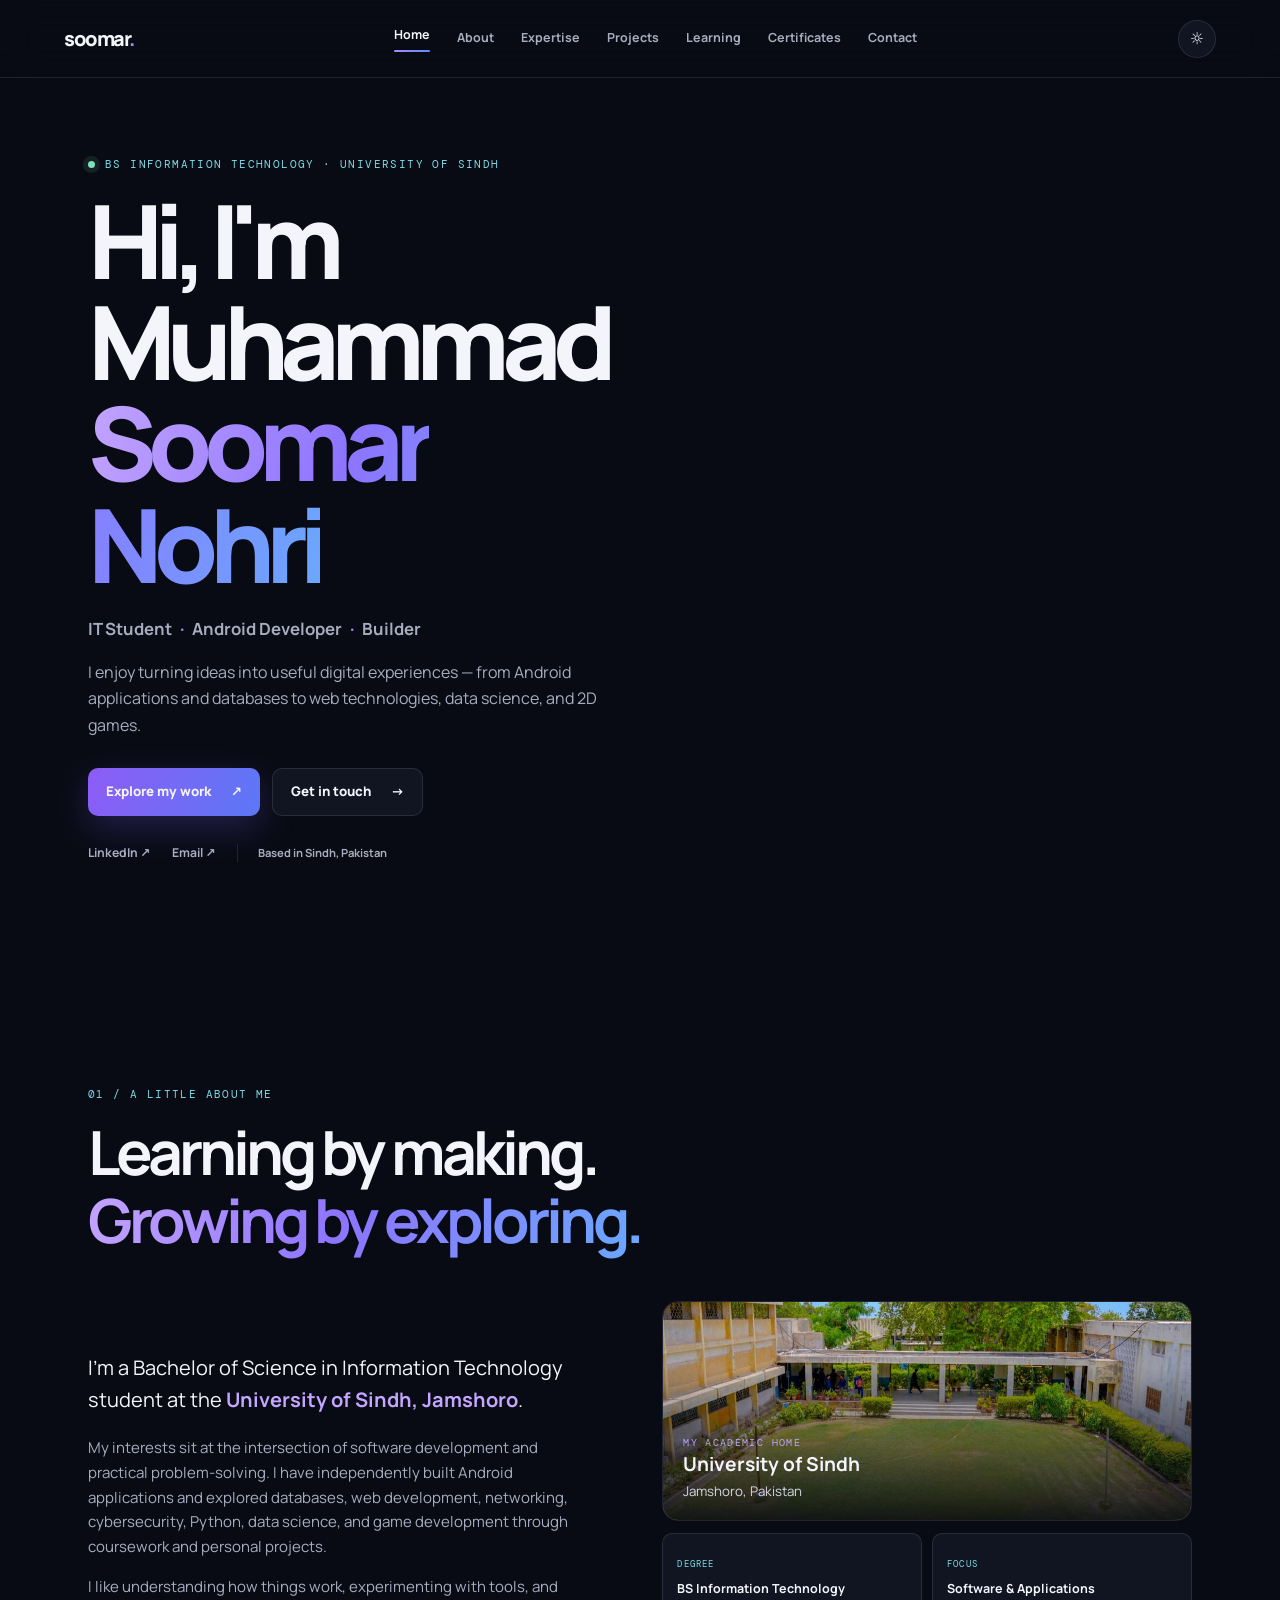
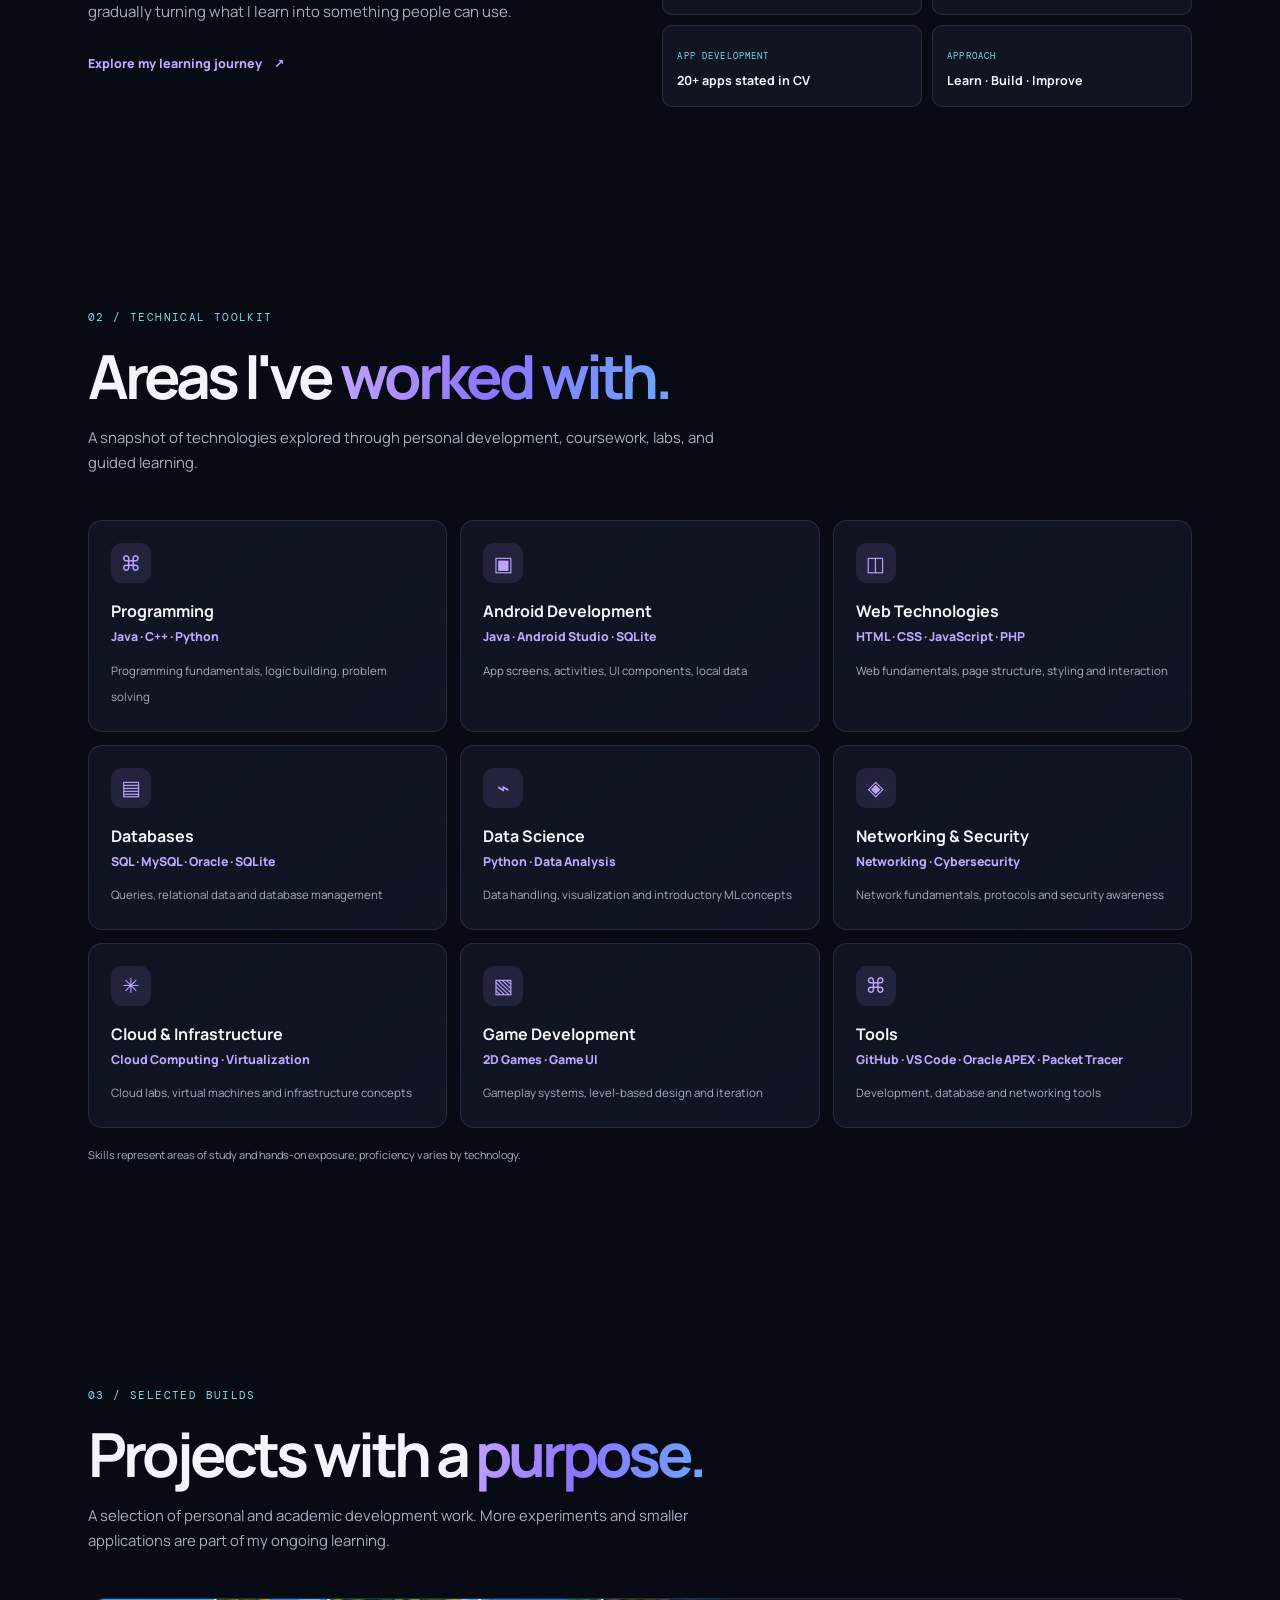
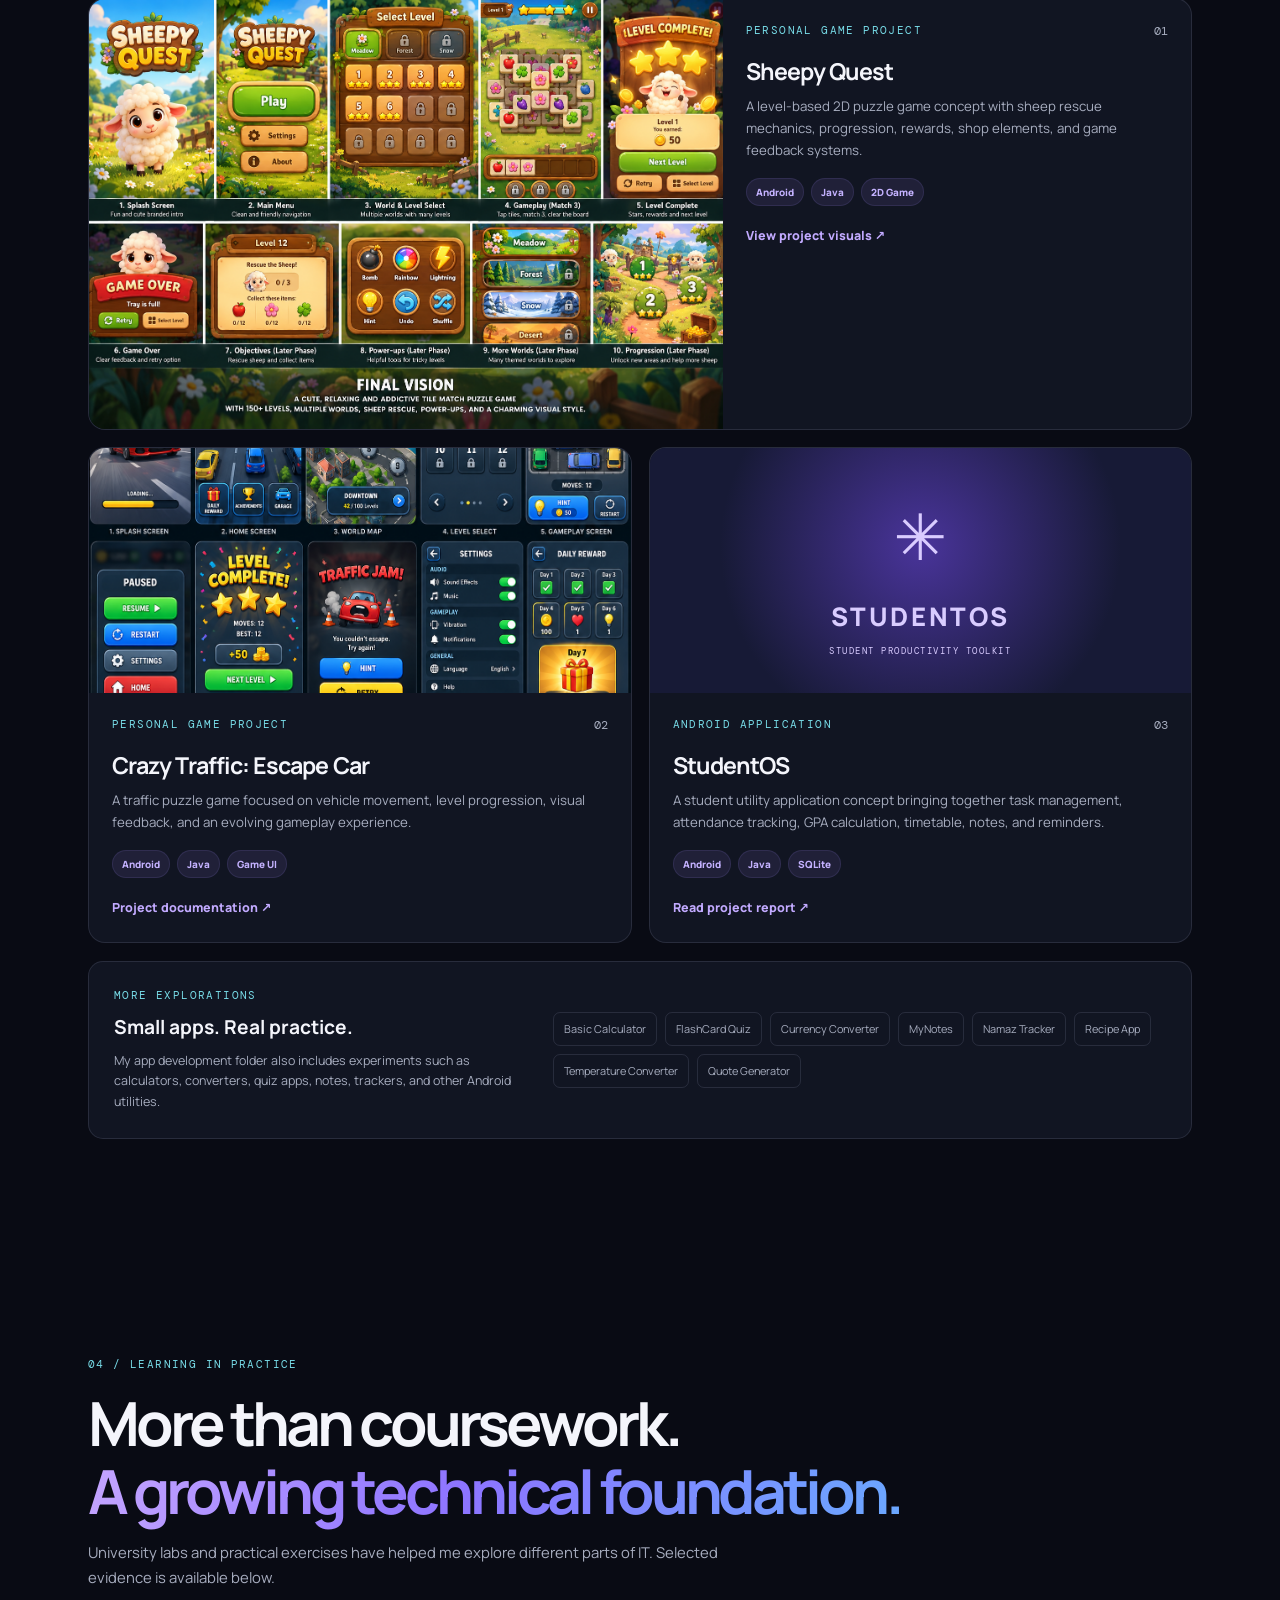
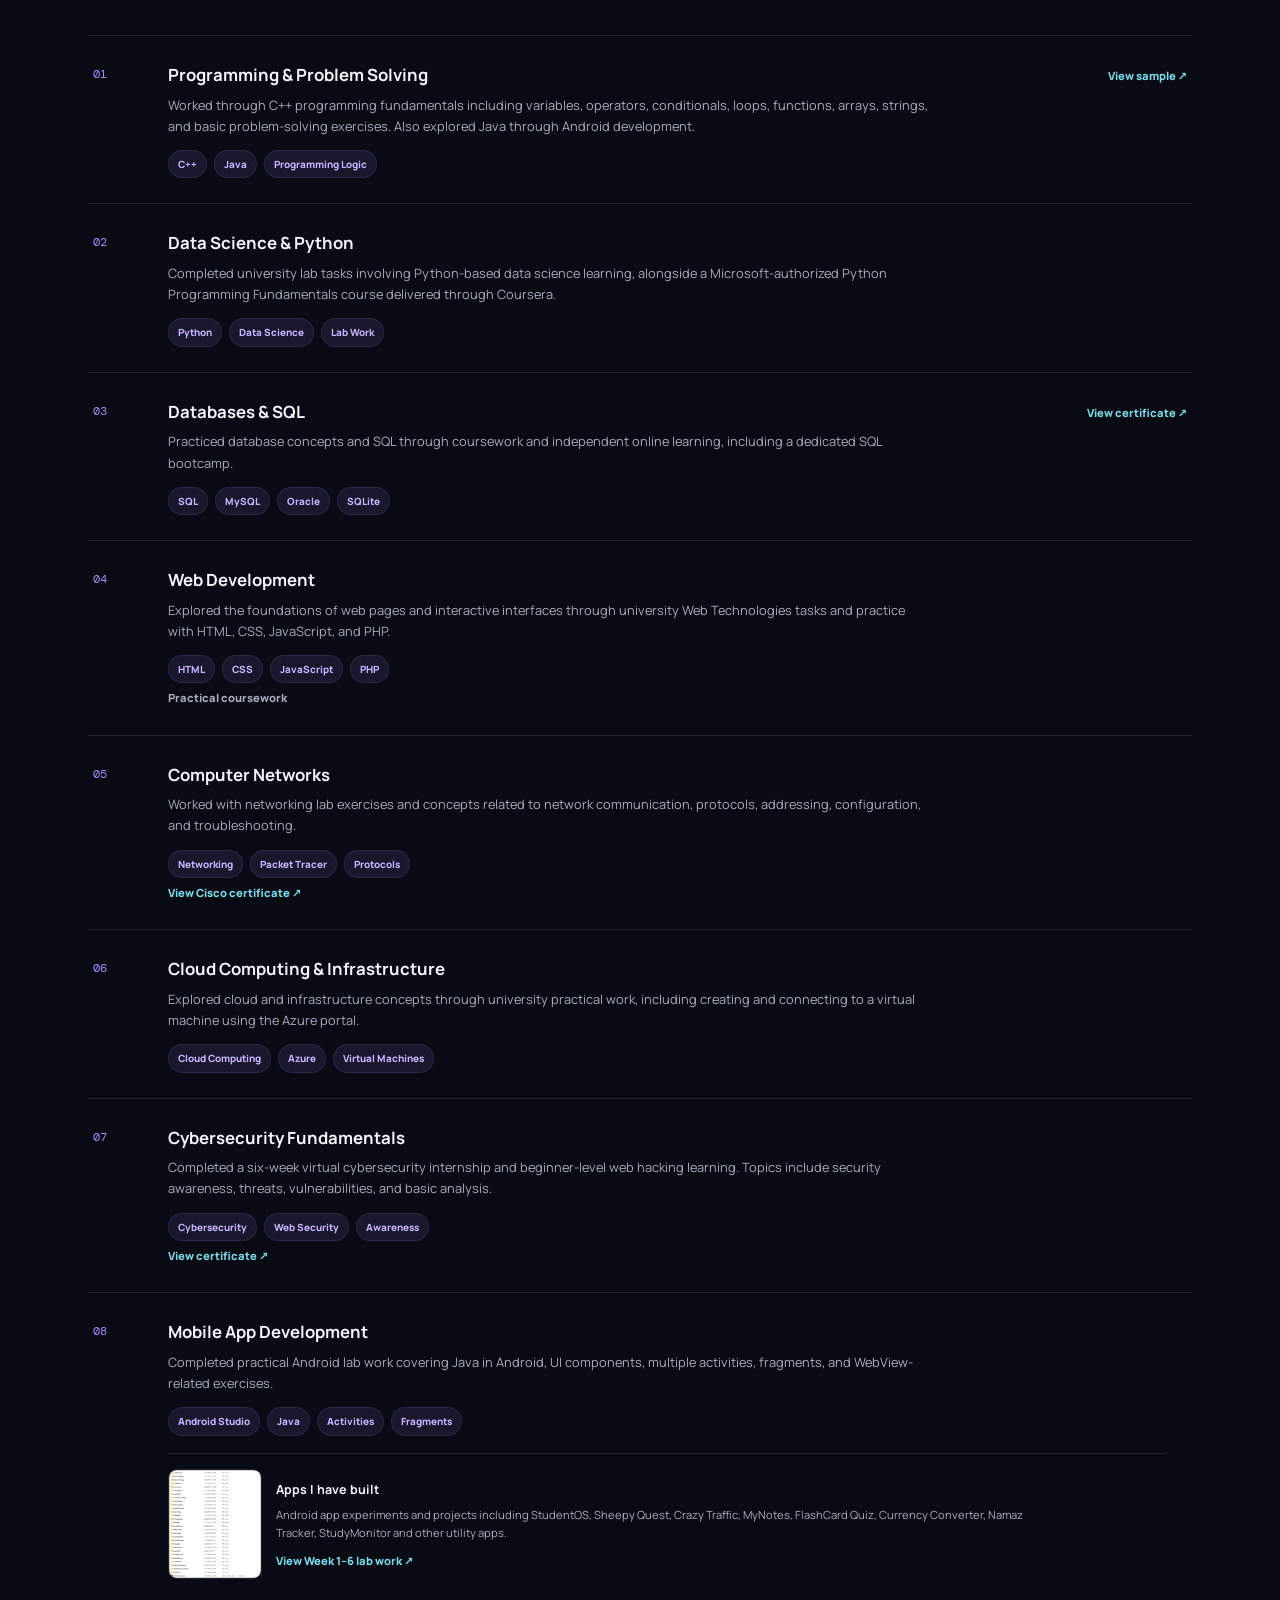
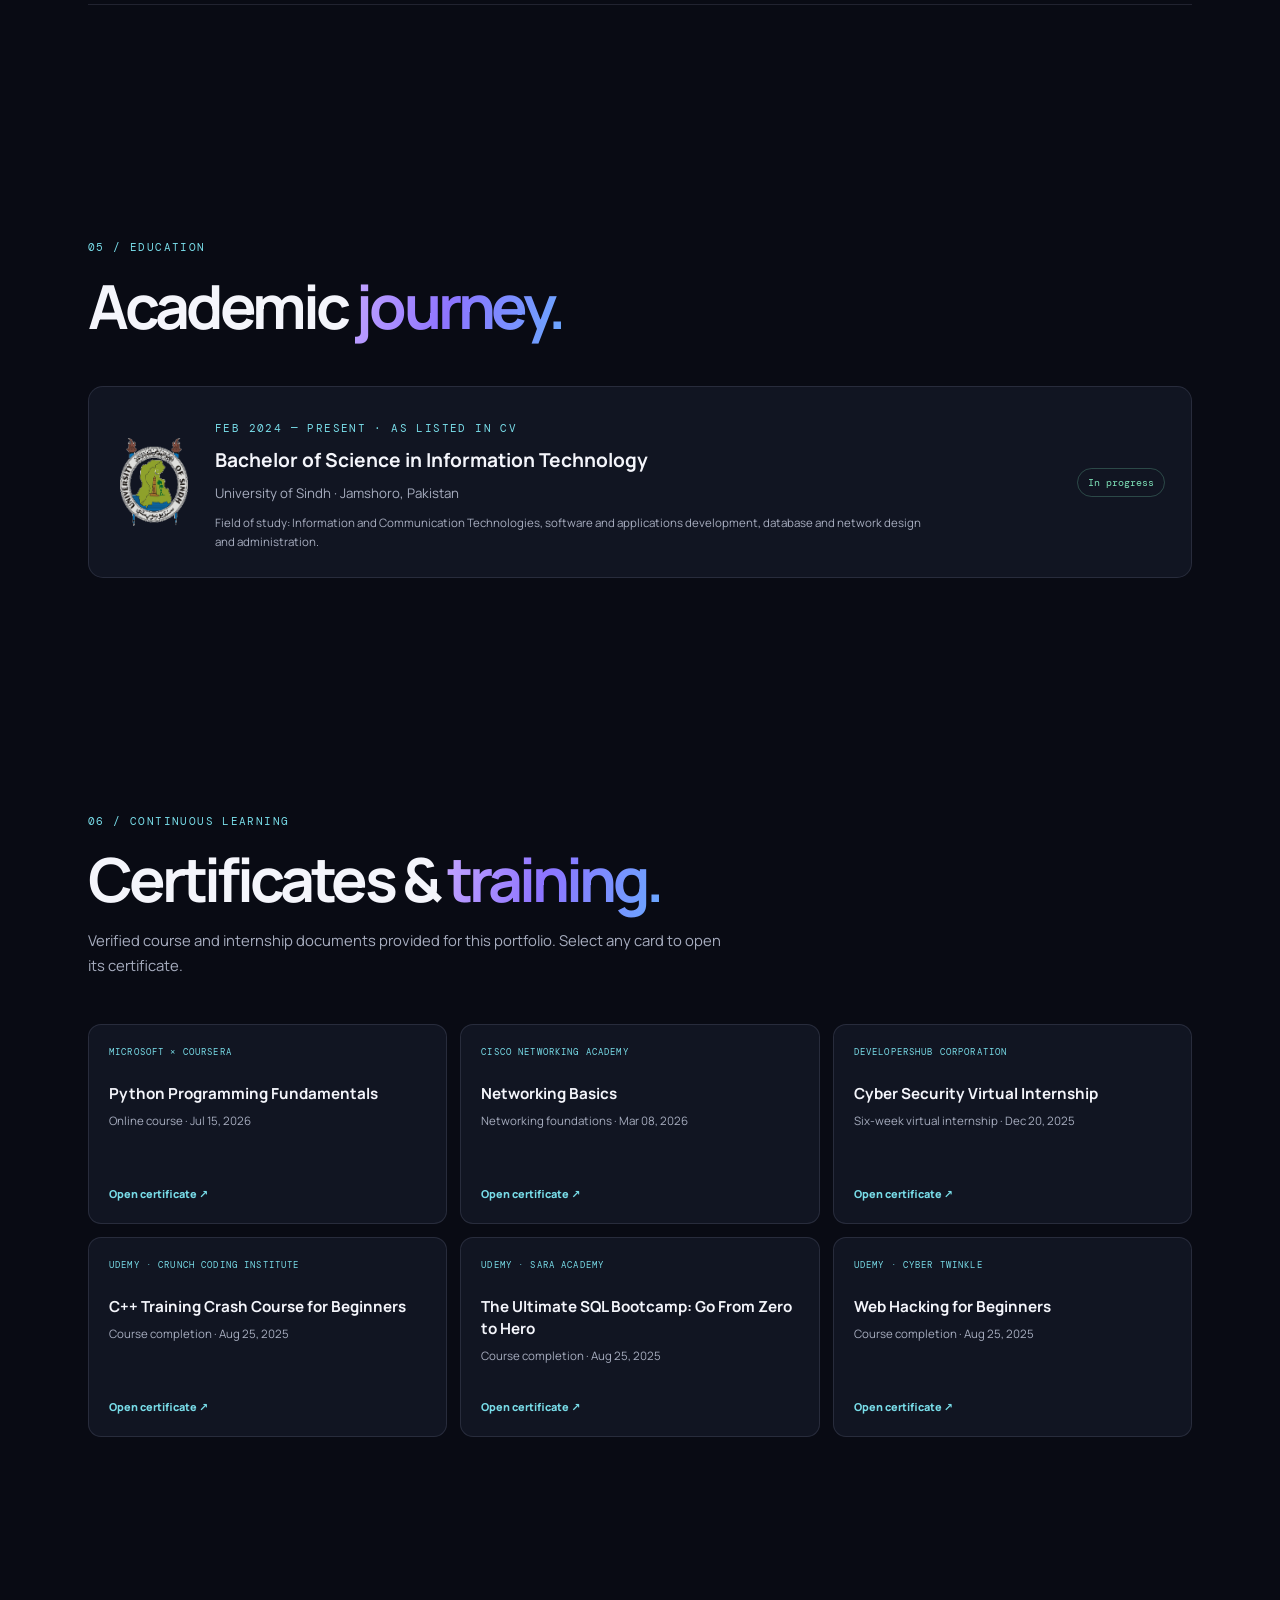
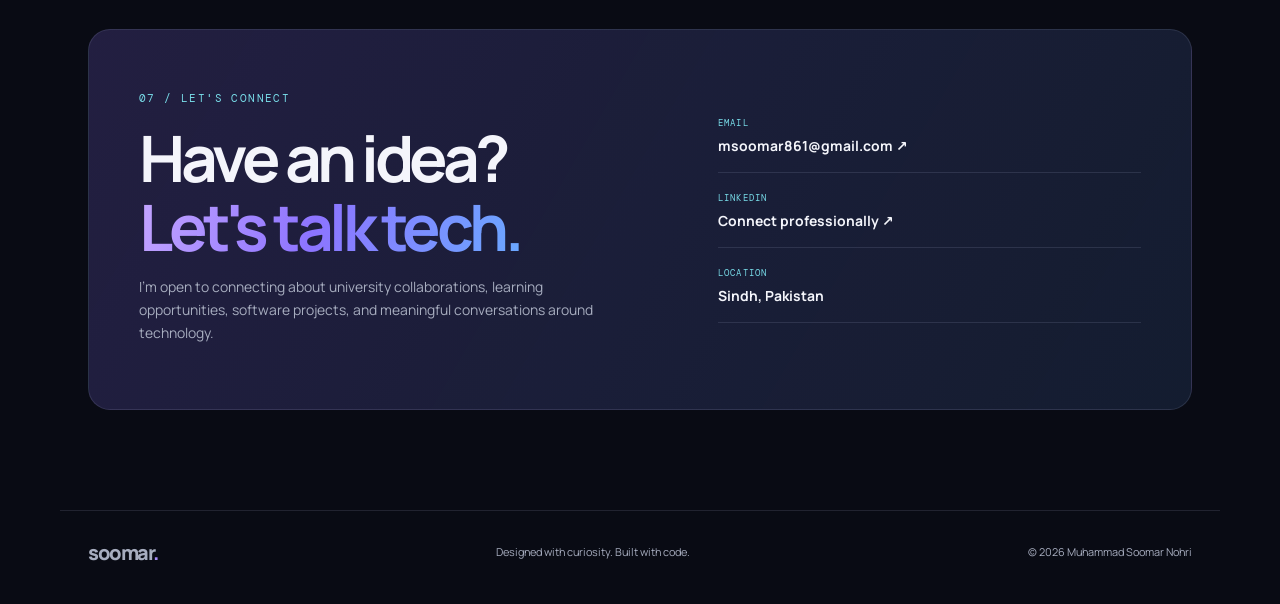
==== commit 45cc05b0: "Add files via upload" ====
--- a/index.html
+++ b/index.html
@@ -4,32 +4,30 @@
   <meta charset="UTF-8">
   <meta name="viewport" content="width=device-width, initial-scale=1.0">
   <meta name="description" content="Muhammad Soomar Nohri — BS Information Technology student, Android developer and technology enthusiast at the University of Sindh, Jamshoro.">
-  <meta name="theme-color" content="#090b14">
+  <meta name="theme-color" content="#6c4cf1">
   <title>Muhammad Soomar Nohri | IT Student & Developer</title>
   <link rel="preconnect" href="https://fonts.googleapis.com">
   <link rel="preconnect" href="https://fonts.gstatic.com" crossorigin>
-  <link href="https://fonts.googleapis.com/css2?family=DM+Mono:wght@400;500&family=Manrope:wght@400;500;600;700;800&display=swap" rel="stylesheet">
+  <link href="https://fonts.googleapis.com/css2?family=Plus+Jakarta+Sans:wght@400;500;600;700;800&display=swap" rel="stylesheet">
   <link rel="stylesheet" href="style.css">
 </head>
 <body>
-  <div class="ambient ambient-one"></div><div class="ambient ambient-two"></div>
-  <header class="site-header">
-    <a class="brand" href="#home" aria-label="Soomar home">soomar<span>.dev</span><b>／</b></a>
+    <header class="site-header">
+    <a class="brand" href="#home" aria-label="Soomar home">soomar<span>.</span></a>
     <button class="menu-toggle" id="menuToggle" aria-label="Toggle navigation" aria-expanded="false"><i></i><i></i></button>
     <nav class="nav" id="nav">
       <a href="#home" class="nav-link active">Home</a><a href="#about" class="nav-link">About</a>
       <a href="#skills" class="nav-link">Expertise</a><a href="#projects" class="nav-link">Projects</a>
       <a href="#journey" class="nav-link">Learning</a><a href="#certificates" class="nav-link">Certificates</a><a href="#contact" class="nav-link">Contact</a>
     </nav>
-    <button class="theme-toggle" id="themeToggle" aria-label="Toggle light and dark theme">☼</button>
+    <button class="theme-toggle" id="themeToggle" aria-label="Toggle light and dark theme">☾</button>
   </header>
 
   <main>
     <section class="hero section" id="home">
       <div class="hero-copy reveal">
         <div class="eyebrow"><span class="pulse"></span> BS INFORMATION TECHNOLOGY · UNIVERSITY OF SINDH</div>
-        <p class="hero-kicker">Hello, I'm</p>
-        <h1>Muhammad<br><span>Soomar Nohri.</span></h1>
+        <h1>Hi, I'm Muhammad <span>Soomar Nohri</span></h1>
         <h2 class="hero-role">IT Student <em>·</em> Android Developer <em>·</em> Builder</h2>
         <p class="hero-description">I enjoy turning ideas into useful digital experiences — from Android applications and databases to web technologies, data science, and 2D games.</p>
         <div class="hero-actions"><a class="btn btn-primary" href="#projects">Explore my work <span>↗</span></a><a class="btn btn-ghost" href="#contact">Get in touch <span>→</span></a></div>
@@ -40,21 +38,12 @@
         </div>
       </div>
       <div class="hero-visual reveal">
-        <div class="orbit orbit-a"></div><div class="orbit orbit-b"></div>
-        <div class="hero-glow"></div>
-        <div class="portrait-frame"><img src="assets/images/profile-soomar.png" alt="Portrait of Muhammad Soomar Nohri"></div>
-        <div class="float-chip chip-code"><span>⌘</span> Java · SQL</div>
-        <div class="float-chip chip-build"><span class="chip-dot"></span> Building & learning</div>
-        <div class="vertical-label">CREATIVE TECHNOLOGY / 2026</div>
+        
       </div>
-      <a class="scroll-cue" href="#about"><span></span> SCROLL TO EXPLORE</a>
+      
     </section>
 
-    <section class="intro-strip">
-      <span>CURIOUS BY NATURE</span><b>✳</b><span>BUILT THROUGH PRACTICE</span><b>✳</b><span>ALWAYS LEARNING</span><b>✳</b><span>FOCUSED ON USEFUL TECH</span>
-    </section>
-
-    <section class="section about-section" id="about">
+        <section class="section about-section" id="about">
       <div class="section-heading reveal"><p class="eyebrow">01 / A LITTLE ABOUT ME</p><h2>Learning by making.<br><span>Growing by exploring.</span></h2></div>
       <div class="about-grid">
         <div class="about-text reveal"><p class="lead">I'm a Bachelor of Science in Information Technology student at the <strong>University of Sindh, Jamshoro</strong>.</p><p>My interests sit at the intersection of software development and practical problem-solving. I have independently built Android applications and explored databases, web development, networking, cybersecurity, Python, data science, and game development through coursework and personal projects.</p><p>I like understanding how things work, experimenting with tools, and gradually turning what I learn into something people can use.</p><a class="text-link" href="#journey">Explore my learning journey <span>↗</span></a></div>
@@ -126,7 +115,7 @@
       <div class="contact-panel reveal"><div><p class="eyebrow">07 / LET'S CONNECT</p><h2>Have an idea?<br><span>Let's talk tech.</span></h2><p>I'm open to connecting about university collaborations, learning opportunities, software projects, and meaningful conversations around technology.</p></div><div class="contact-links"><a href="mailto:msoomar861@gmail.com"><span>EMAIL</span><strong>msoomar861@gmail.com ↗</strong></a><a href="https://www.linkedin.com/in/muhammad-soomar-nohri" target="_blank" rel="noreferrer"><span>LINKEDIN</span><strong>Connect professionally ↗</strong></a><div class="contact-location"><span>LOCATION</span><strong>Sindh, Pakistan</strong></div></div></div>
     </section>
   </main>
-  <footer class="footer"><a class="brand" href="#home">soomar<span>.dev</span><b>／</b></a><p>Designed with curiosity. Built with code.</p><span>© <span id="year"></span> Muhammad Soomar Nohri</span></footer>
+  <footer class="footer"><a class="brand" href="#home">soomar<span>.</span></a><p>Designed with curiosity. Built with code.</p><span>© <span id="year"></span> Muhammad Soomar Nohri</span></footer>
   <button class="back-top" id="backTop" aria-label="Back to top">↑</button>
   <script src="script.js"></script>
 </body>
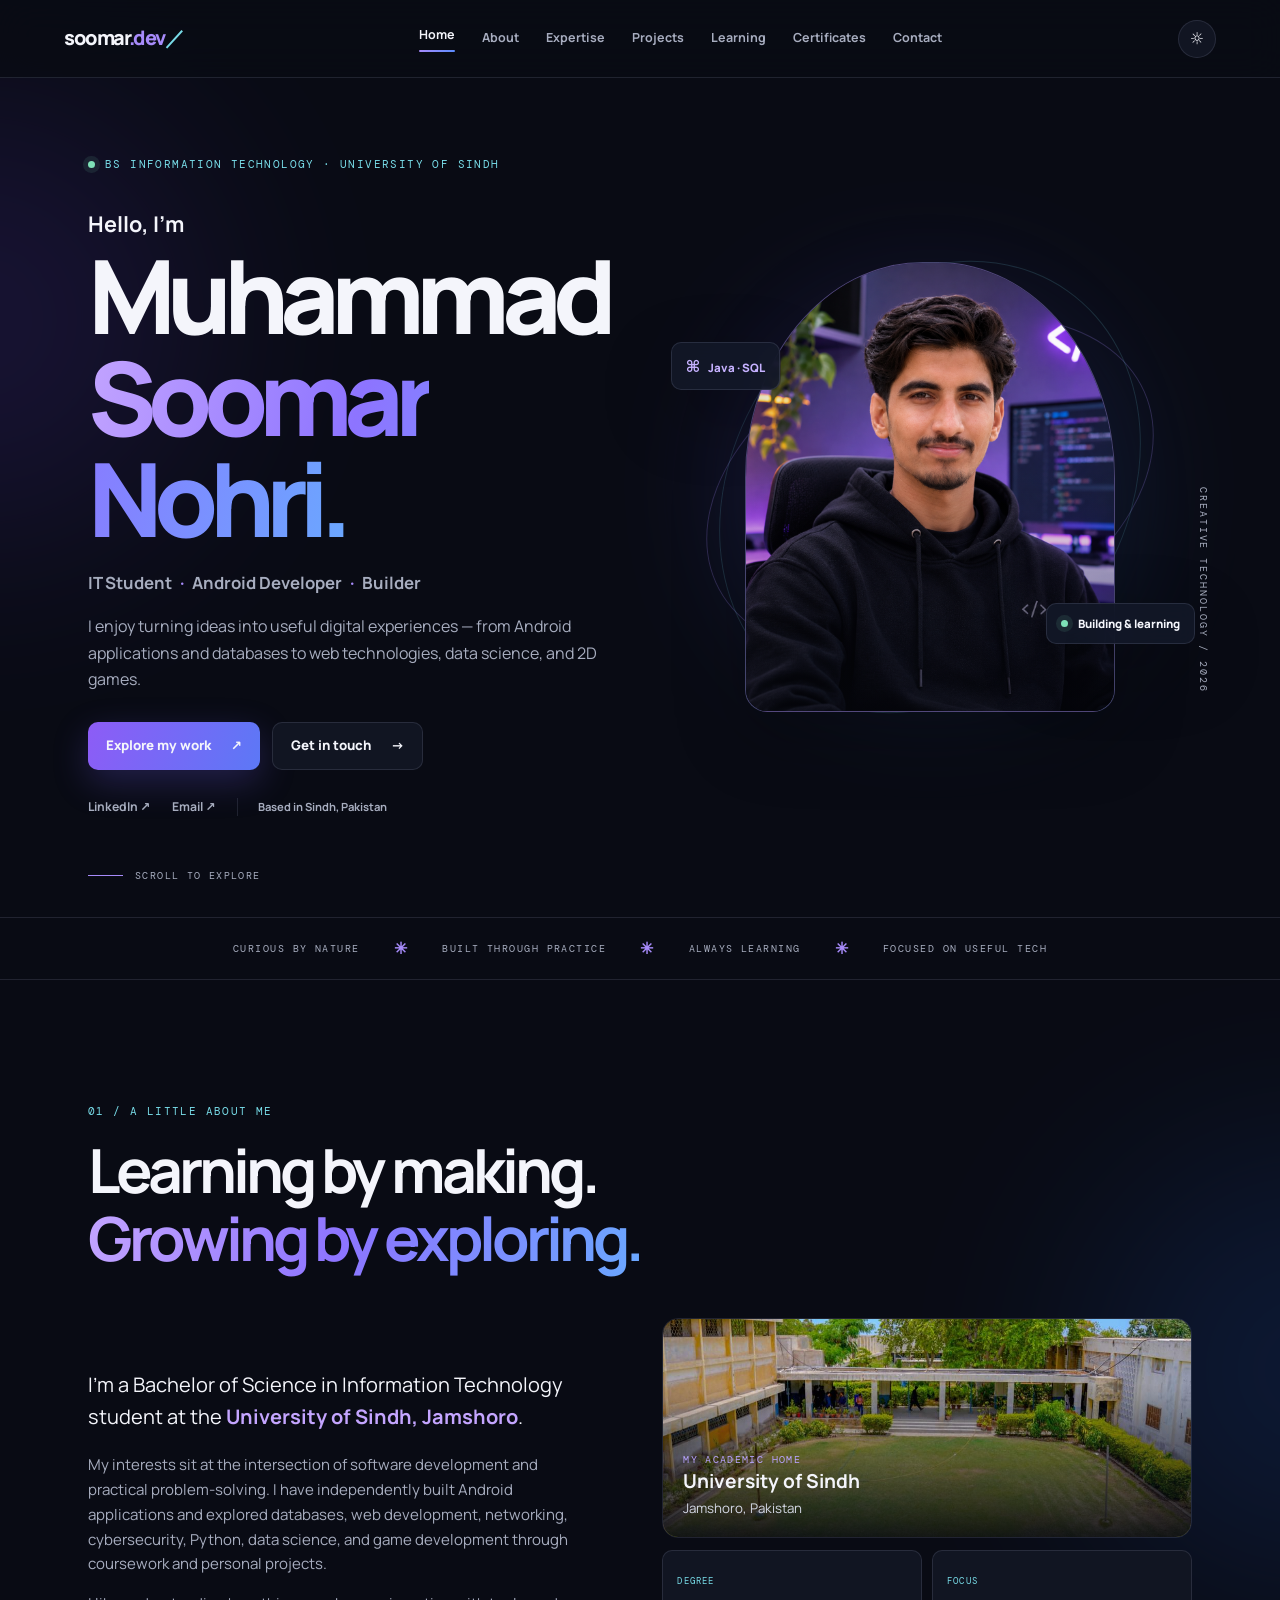
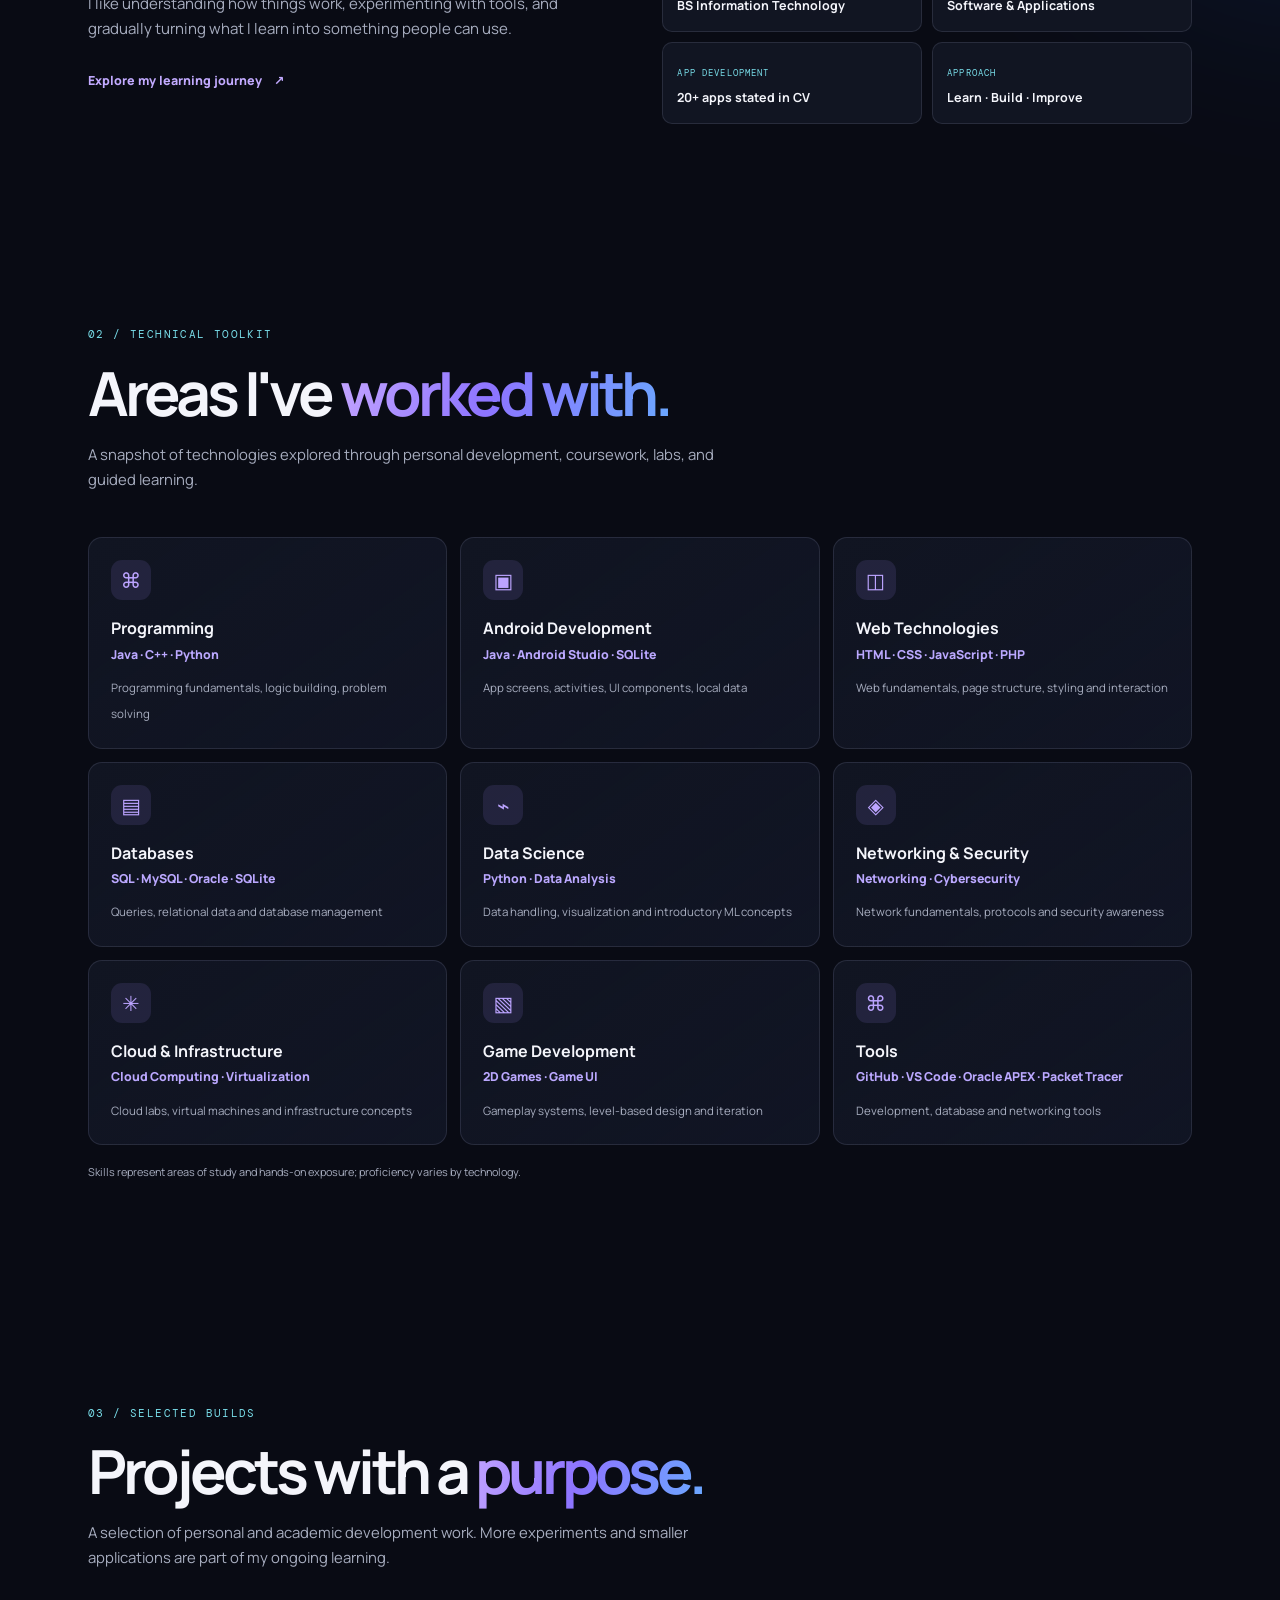
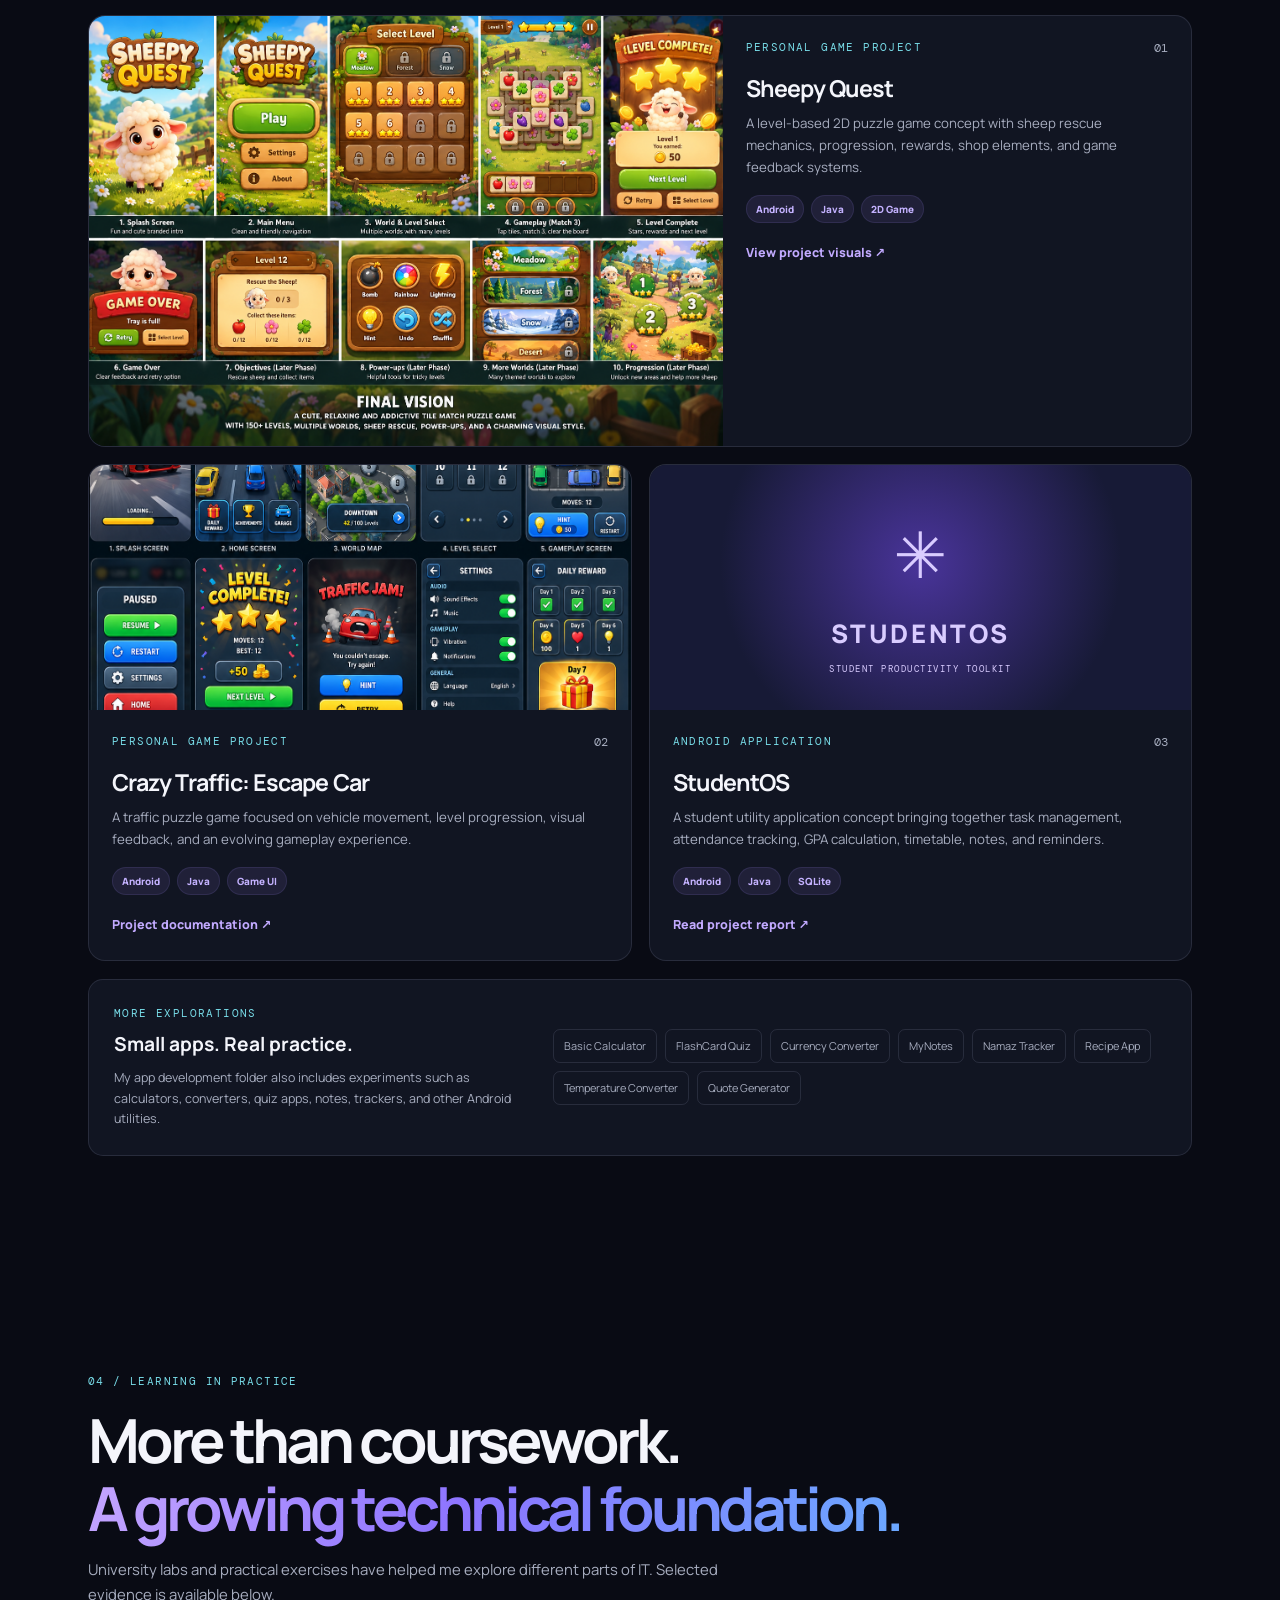
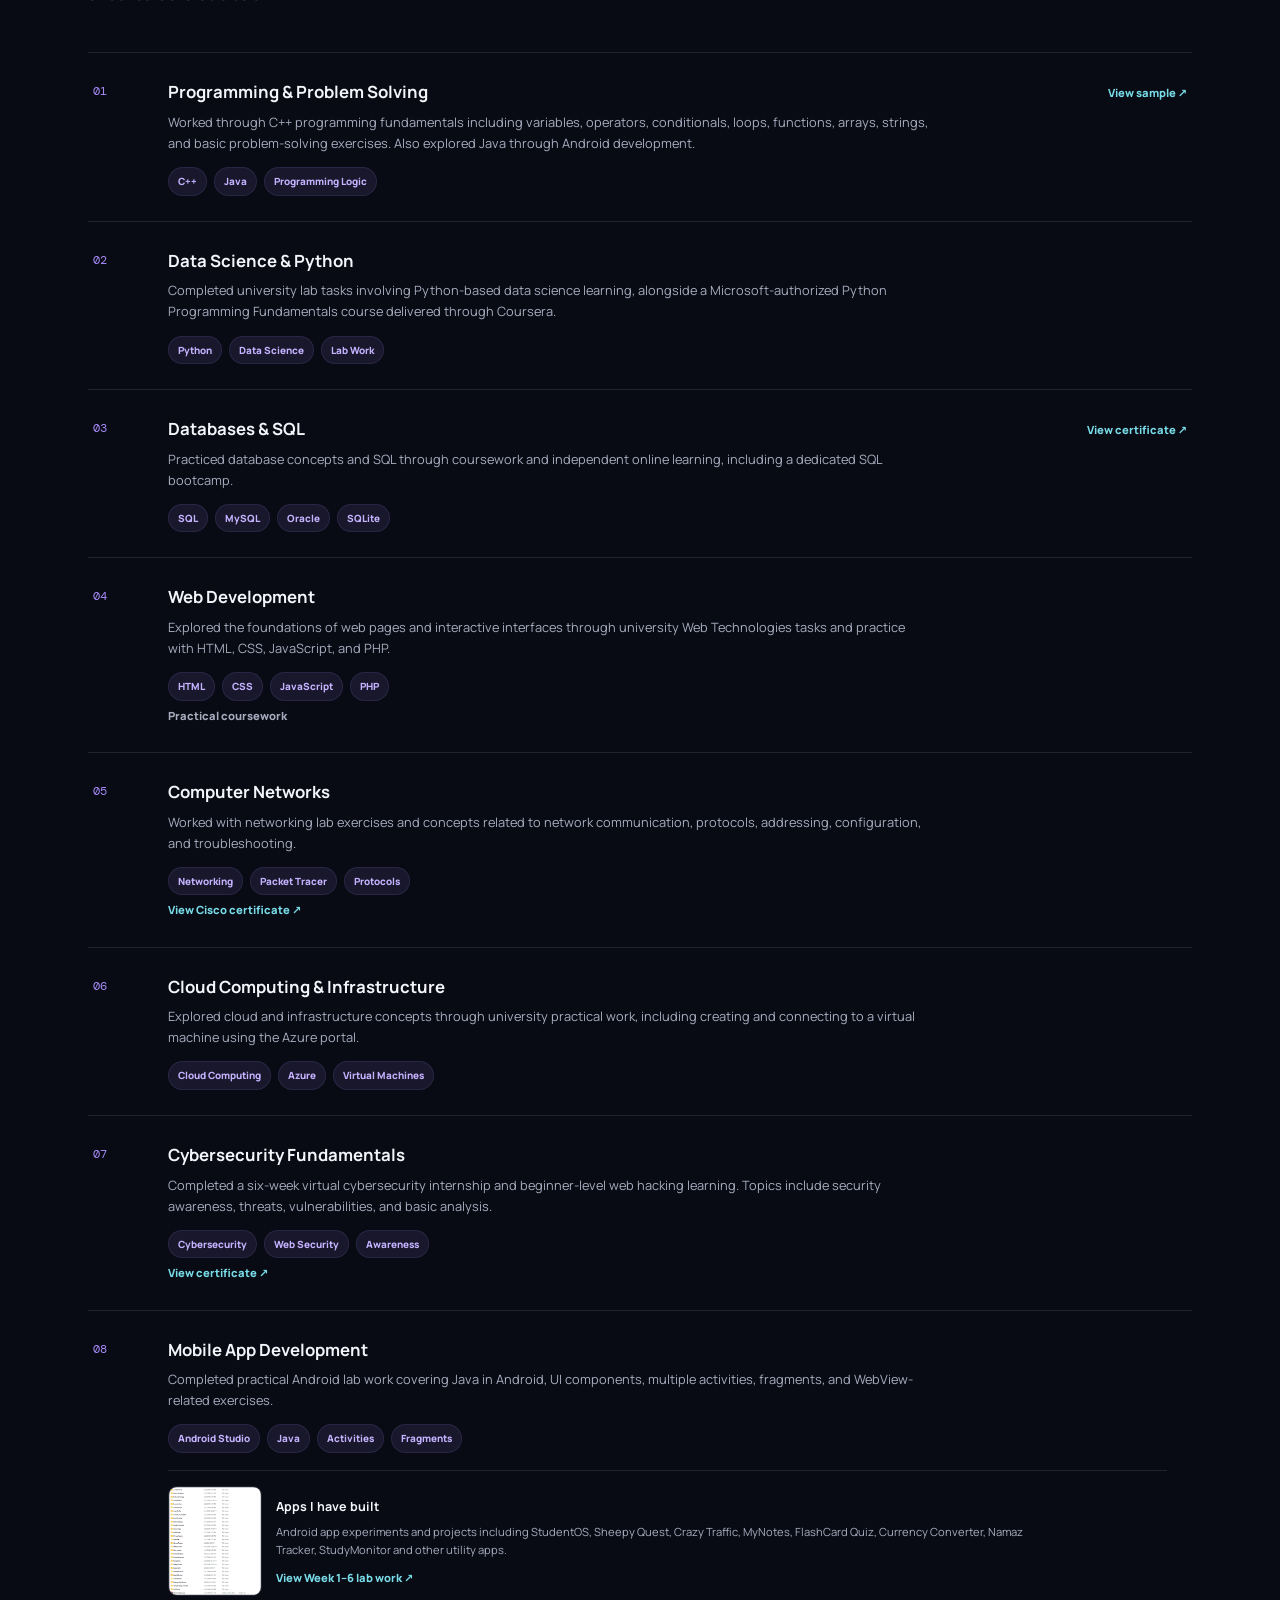
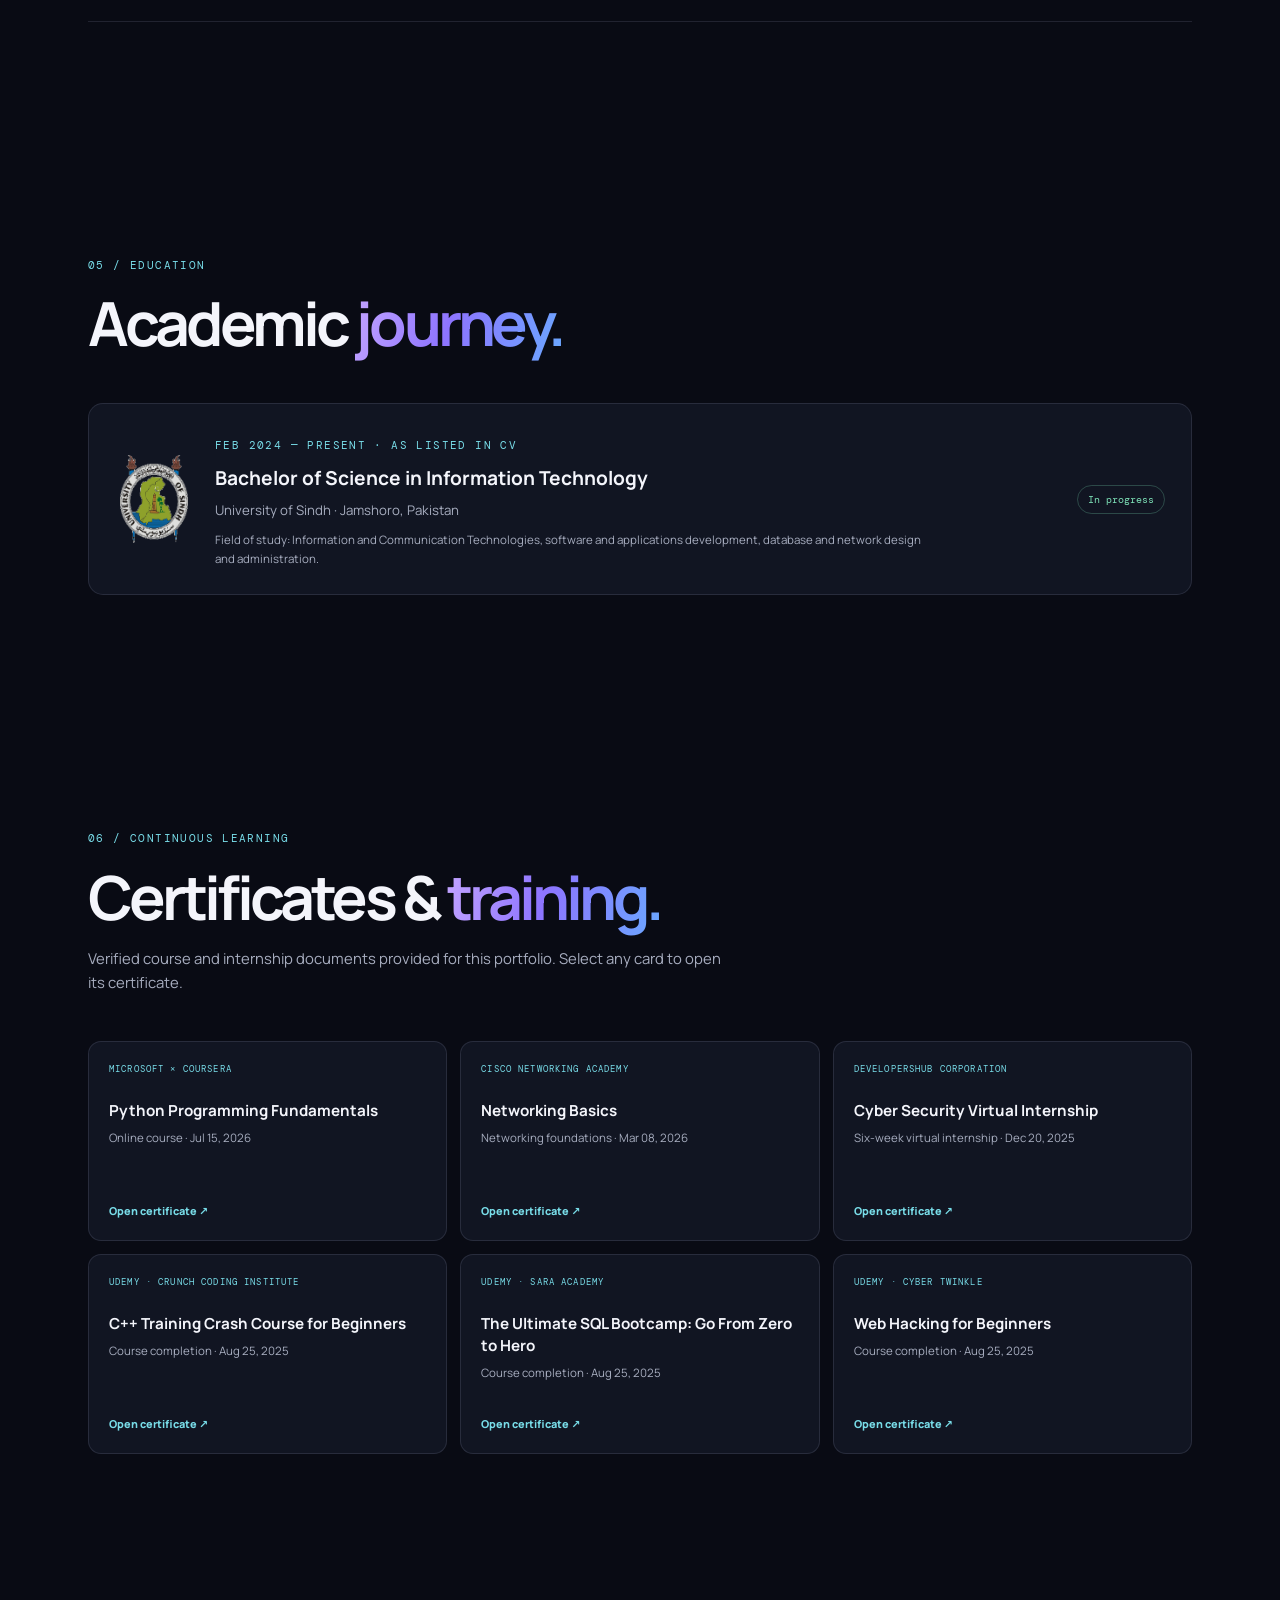
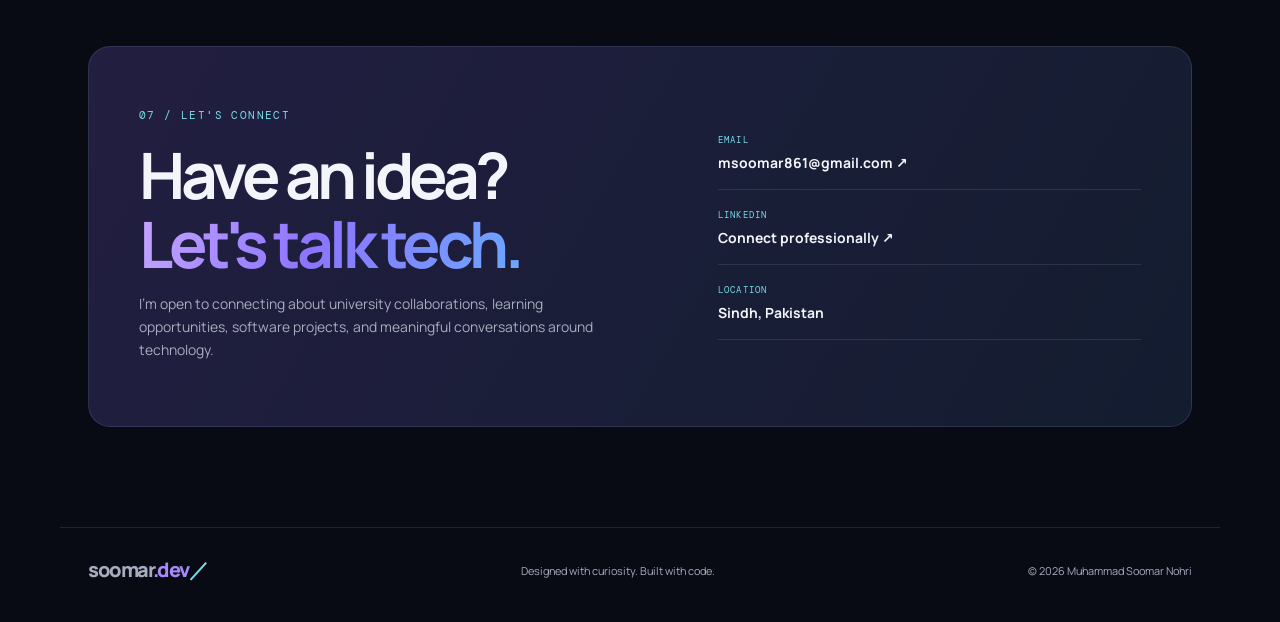
==== commit 3c2db4be: "Add files via upload" ====
--- a/index.html
+++ b/index.html
@@ -4,30 +4,32 @@
   <meta charset="UTF-8">
   <meta name="viewport" content="width=device-width, initial-scale=1.0">
   <meta name="description" content="Muhammad Soomar Nohri — BS Information Technology student, Android developer and technology enthusiast at the University of Sindh, Jamshoro.">
-  <meta name="theme-color" content="#6c4cf1">
+  <meta name="theme-color" content="#090b14">
   <title>Muhammad Soomar Nohri | IT Student & Developer</title>
   <link rel="preconnect" href="https://fonts.googleapis.com">
   <link rel="preconnect" href="https://fonts.gstatic.com" crossorigin>
-  <link href="https://fonts.googleapis.com/css2?family=Plus+Jakarta+Sans:wght@400;500;600;700;800&display=swap" rel="stylesheet">
+  <link href="https://fonts.googleapis.com/css2?family=DM+Mono:wght@400;500&family=Manrope:wght@400;500;600;700;800&display=swap" rel="stylesheet">
   <link rel="stylesheet" href="style.css">
 </head>
 <body>
-    <header class="site-header">
-    <a class="brand" href="#home" aria-label="Soomar home">soomar<span>.</span></a>
+  <div class="ambient ambient-one"></div><div class="ambient ambient-two"></div>
+  <header class="site-header">
+    <a class="brand" href="#home" aria-label="Soomar home">soomar<span>.dev</span><b>／</b></a>
     <button class="menu-toggle" id="menuToggle" aria-label="Toggle navigation" aria-expanded="false"><i></i><i></i></button>
     <nav class="nav" id="nav">
       <a href="#home" class="nav-link active">Home</a><a href="#about" class="nav-link">About</a>
       <a href="#skills" class="nav-link">Expertise</a><a href="#projects" class="nav-link">Projects</a>
       <a href="#journey" class="nav-link">Learning</a><a href="#certificates" class="nav-link">Certificates</a><a href="#contact" class="nav-link">Contact</a>
     </nav>
-    <button class="theme-toggle" id="themeToggle" aria-label="Toggle light and dark theme">☾</button>
+    <button class="theme-toggle" id="themeToggle" aria-label="Toggle light and dark theme">☼</button>
   </header>
 
   <main>
     <section class="hero section" id="home">
       <div class="hero-copy reveal">
         <div class="eyebrow"><span class="pulse"></span> BS INFORMATION TECHNOLOGY · UNIVERSITY OF SINDH</div>
-        <h1>Hi, I'm Muhammad <span>Soomar Nohri</span></h1>
+        <p class="hero-kicker">Hello, I'm</p>
+        <h1>Muhammad<br><span>Soomar Nohri.</span></h1>
         <h2 class="hero-role">IT Student <em>·</em> Android Developer <em>·</em> Builder</h2>
         <p class="hero-description">I enjoy turning ideas into useful digital experiences — from Android applications and databases to web technologies, data science, and 2D games.</p>
         <div class="hero-actions"><a class="btn btn-primary" href="#projects">Explore my work <span>↗</span></a><a class="btn btn-ghost" href="#contact">Get in touch <span>→</span></a></div>
@@ -38,12 +40,21 @@
         </div>
       </div>
       <div class="hero-visual reveal">
-        
+        <div class="orbit orbit-a"></div><div class="orbit orbit-b"></div>
+        <div class="hero-glow"></div>
+        <div class="portrait-frame"><img src="assets/images/profile-soomar.png" alt="Portrait of Muhammad Soomar Nohri"></div>
+        <div class="float-chip chip-code"><span>⌘</span> Java · SQL</div>
+        <div class="float-chip chip-build"><span class="chip-dot"></span> Building & learning</div>
+        <div class="vertical-label">CREATIVE TECHNOLOGY / 2026</div>
       </div>
-      
+      <a class="scroll-cue" href="#about"><span></span> SCROLL TO EXPLORE</a>
     </section>
 
-        <section class="section about-section" id="about">
+    <section class="intro-strip">
+      <span>CURIOUS BY NATURE</span><b>✳</b><span>BUILT THROUGH PRACTICE</span><b>✳</b><span>ALWAYS LEARNING</span><b>✳</b><span>FOCUSED ON USEFUL TECH</span>
+    </section>
+
+    <section class="section about-section" id="about">
       <div class="section-heading reveal"><p class="eyebrow">01 / A LITTLE ABOUT ME</p><h2>Learning by making.<br><span>Growing by exploring.</span></h2></div>
       <div class="about-grid">
         <div class="about-text reveal"><p class="lead">I'm a Bachelor of Science in Information Technology student at the <strong>University of Sindh, Jamshoro</strong>.</p><p>My interests sit at the intersection of software development and practical problem-solving. I have independently built Android applications and explored databases, web development, networking, cybersecurity, Python, data science, and game development through coursework and personal projects.</p><p>I like understanding how things work, experimenting with tools, and gradually turning what I learn into something people can use.</p><a class="text-link" href="#journey">Explore my learning journey <span>↗</span></a></div>
@@ -115,7 +126,7 @@
       <div class="contact-panel reveal"><div><p class="eyebrow">07 / LET'S CONNECT</p><h2>Have an idea?<br><span>Let's talk tech.</span></h2><p>I'm open to connecting about university collaborations, learning opportunities, software projects, and meaningful conversations around technology.</p></div><div class="contact-links"><a href="mailto:msoomar861@gmail.com"><span>EMAIL</span><strong>msoomar861@gmail.com ↗</strong></a><a href="https://www.linkedin.com/in/muhammad-soomar-nohri" target="_blank" rel="noreferrer"><span>LINKEDIN</span><strong>Connect professionally ↗</strong></a><div class="contact-location"><span>LOCATION</span><strong>Sindh, Pakistan</strong></div></div></div>
     </section>
   </main>
-  <footer class="footer"><a class="brand" href="#home">soomar<span>.</span></a><p>Designed with curiosity. Built with code.</p><span>© <span id="year"></span> Muhammad Soomar Nohri</span></footer>
+  <footer class="footer"><a class="brand" href="#home">soomar<span>.dev</span><b>／</b></a><p>Designed with curiosity. Built with code.</p><span>© <span id="year"></span> Muhammad Soomar Nohri</span></footer>
   <button class="back-top" id="backTop" aria-label="Back to top">↑</button>
   <script src="script.js"></script>
 </body>
